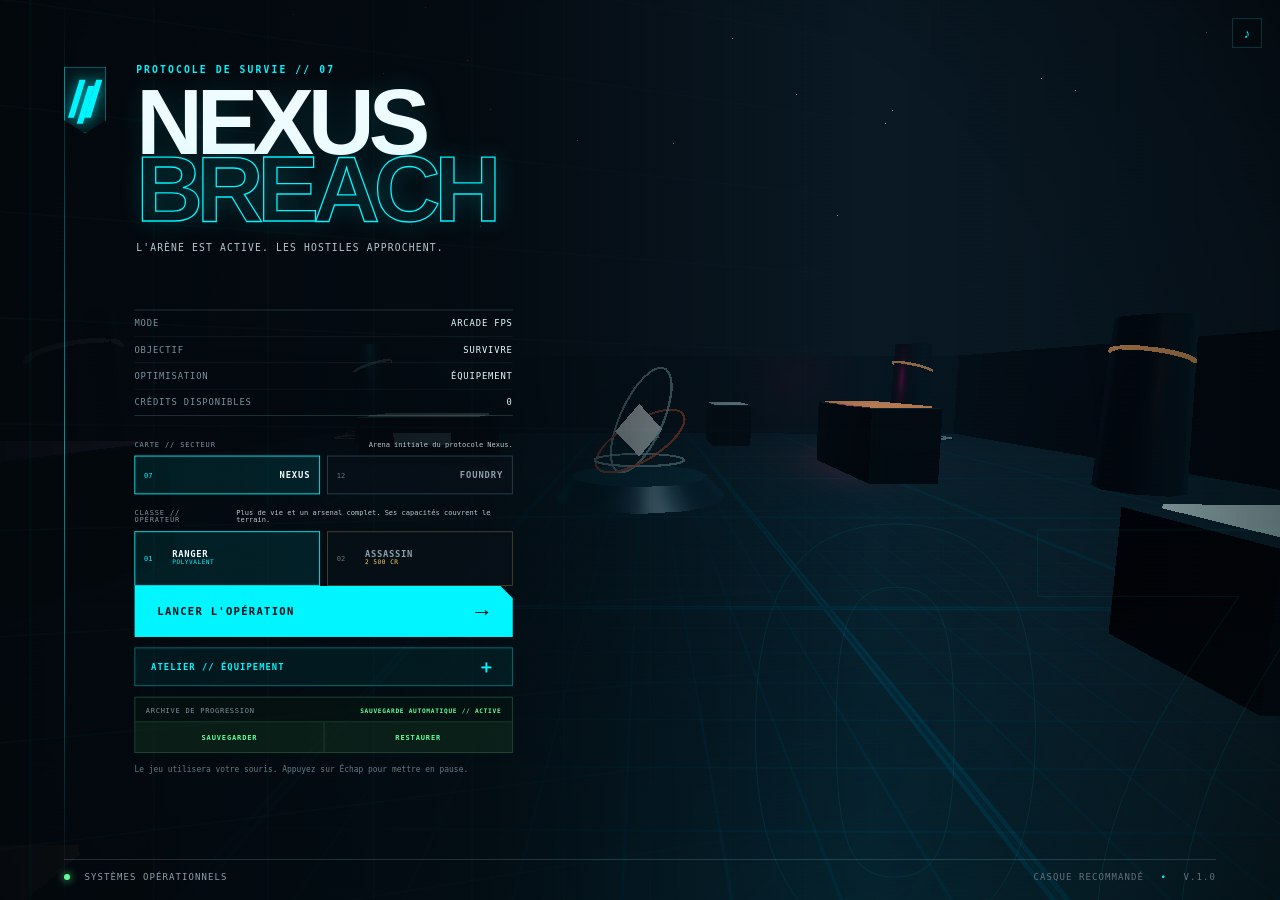
==== wwwroot/index.html @ dc1383cf "Assassin : un bouton pour le dash, un bouton pour la capacite Sur ordinateur : - ESPACE declenche la" ====
<!doctype html>
<html lang="fr">
<head>
  <meta charset="utf-8">
  <meta name="viewport" content="width=device-width, initial-scale=1, viewport-fit=cover">
  <meta name="theme-color" content="#05080d">
  <meta name="description" content="Nexus Breach — un FPS de survie contre des vagues de monstres.">
  <title>Nexus Breach</title>
  <link rel="icon" href="/favicon.svg" type="image/svg+xml">
  <link rel="stylesheet" href="style.css?v=14">
</head>
<body>
  <div id="game-shell">
    <canvas id="game-canvas" aria-label="Zone de jeu 3D"></canvas>
    <div class="vignette" aria-hidden="true"></div>
    <div class="scanlines" aria-hidden="true"></div>
    <div id="damage-flash" aria-hidden="true"></div>

    <header id="hud" class="hud hidden" aria-live="polite">
      <div class="hud-top">
        <div class="sector-block">
          <span class="eyebrow">SECTEUR</span>
          <strong id="sector-value">07 // NEXUS</strong>
        </div>
        <div class="wave-readout">
          <span class="eyebrow">VAGUE</span>
          <strong id="wave-value">01</strong>
        </div>
        <div class="threat-readout">
          <span class="eyebrow">HOSTILES</span>
          <strong id="enemy-value">0</strong>
        </div>
        <div class="credits-readout">
          <span class="eyebrow">CRÉDITS</span>
          <strong id="credits-value">0</strong>
        </div>
      </div>

      <div id="wave-banner" class="wave-banner" aria-hidden="true">
        <span>ALERTE</span>
        <strong id="wave-banner-text">VAGUE 1</strong>
      </div>

      <div class="hud-bottom">
        <section class="health-panel" aria-label="Vie">
          <div class="panel-heading">
            <span class="status-dot"></span>
            <span>INTÉGRITÉ</span>
            <strong id="health-value">100</strong>
          </div>
          <div class="bar-shell health-bar-shell">
            <div id="health-bar" class="bar-fill"></div>
          </div>
          <div id="equipment-list" class="equipment-list" aria-label="Équipement"></div>
          <div id="ability-readout" class="ability-readout">
            <div><span>CAPACITÉ // ESPACE</span><strong id="ability-name">AUCUNE</strong></div>
            <small id="ability-status">ÉQUIPE UNE CAPACITÉ DANS L'ATELIER</small>
          </div>
        </section>

        <div class="controls-hint" aria-hidden="true">
          <span><kbd>Z</kbd><kbd>Q</kbd><kbd>S</kbd><kbd>D</kbd> MOUVEMENT</span>
          <span><kbd>MAJ</kbd> SPRINT</span>
          <span><kbd>R</kbd> RECHARGER</span>
          <span id="ability-hint"><kbd>ESPACE</kbd> CAPACITÉ</span>
        </div>

        <section class="ammo-panel" aria-label="Munitions">
          <div class="weapon-name">
            <span id="weapon-name">AR-9 // PULSE</span>
            <strong id="weapon-level">NIV. 01</strong>
          </div>
          <div class="ammo-readout">
            <strong id="ammo-value">30</strong>
            <span>/</span>
            <span id="reserve-value">∞</span>
          </div>
          <div id="reload-status" class="reload-status">SYSTÈME PRÊT</div>
          <div id="weapon-stats-hud" class="weapon-stats-hud">DMG 25 // CAD 5.4 // 70 M</div>
        </section>
      </div>

      <div id="crosshair" class="crosshair" aria-hidden="true">
        <i class="crosshair-dot"></i>
        <i class="crosshair-line top"></i>
        <i class="crosshair-line right"></i>
        <i class="crosshair-line bottom"></i>
        <i class="crosshair-line left"></i>
        <i class="hit-marker"></i>
      </div>

      <div id="interaction-hint" class="interaction-hint hidden">SÉLECTIONNEZ UNE AMÉLIORATION</div>
    </header>

    <main id="menu-screen" class="screen active">
      <div class="menu-grid" aria-hidden="true"></div>
      <div class="menu-content">
        <div class="brand-lockup">
          <div class="brand-mark" aria-hidden="true">
            <span></span><span></span><span></span>
          </div>
          <div>
            <p class="overline">PROTOCOLE DE SURVIE // 07</p>
            <h1>NEXUS<br><em>BREACH</em></h1>
            <p class="tagline">L'ARÈNE EST ACTIVE. LES HOSTILES APPROCHENT.</p>
          </div>
        </div>

        <div class="briefing">
          <div class="briefing-line"><span>MODE</span><strong>ARCADE FPS</strong></div>
          <div class="briefing-line"><span>OBJECTIF</span><strong>SURVIVRE</strong></div>
          <div class="briefing-line"><span>OPTIMISATION</span><strong>ÉQUIPEMENT</strong></div>
          <div class="briefing-line"><span>CRÉDITS DISPONIBLES</span><strong id="menu-credits">0</strong></div>
        </div>

        <div class="map-selector" aria-label="Choix de la carte">
          <div class="map-selector-heading">
            <span>CARTE // SECTEUR</span>
            <strong id="map-description">Arena initiale du protocole Nexus.</strong>
          </div>
          <div class="map-buttons">
            <button class="map-button active" data-map-index="0" type="button"><span>07</span><strong>NEXUS</strong></button>
            <button class="map-button" data-map-index="1" type="button"><span>12</span><strong>FOUNDRY</strong></button>
          </div>
        </div>

        <div class="class-selector" aria-label="Choix de la classe">
          <div class="class-selector-heading">
            <span>CLASSE // OPÉRATEUR</span>
            <strong id="class-description">Opérateur pulse polyvalent.</strong>
          </div>
          <div class="class-buttons">
            <button class="class-button active" data-class-id="ranger" type="button">
              <span>01</span><strong>RANGER</strong><small>POLYVALENT</small>
            </button>
            <button class="class-button locked" data-class-id="assassin" type="button">
              <span>02</span><strong>ASSASSIN</strong><small id="assassin-class-status">2 500 CR</small>
            </button>
          </div>
        </div>

        <button id="start-button" class="primary-button" type="button">
          <span>LANCER L'OPÉRATION</span>
          <i aria-hidden="true">→</i>
        </button>
        <button id="shop-button" class="secondary-button menu-shop-button" type="button">
          <span>ATELIER // ÉQUIPEMENT</span>
          <i aria-hidden="true">＋</i>
        </button>
        <section class="save-panel" aria-label="Sauvegarde de progression">
          <div class="save-panel-heading">
            <span>ARCHIVE DE PROGRESSION</span>
            <strong id="save-status" data-state="info">SAUVEGARDE AUTOMATIQUE // ACTIVE</strong>
          </div>
          <div class="save-panel-actions">
            <button id="save-progress-button" class="save-button" type="button">SAUVEGARDER</button>
            <button id="load-progress-button" class="save-button" type="button">RESTAURER</button>
          </div>
          <input id="save-file-input" type="file" accept="application/json,.json" hidden>
        </section>
        <p class="pointer-note">Le jeu utilisera votre souris. Appuyez sur Échap pour mettre en pause.</p>
      </div>

      <div class="menu-footer">
        <div class="system-status"><i></i> SYSTÈMES OPÉRATIONNELS</div>
        <div>CASQUE RECOMMANDÉ <span>•</span> V.1.0</div>
      </div>
    </main>

    <section id="pause-screen" class="screen compact-screen" aria-label="Pause">
      <div class="panel pause-panel">
        <p class="overline">CONNEXION SUSPENDUE</p>
        <h2>PAUSE</h2>
        <p>La simulation est figée. Reprenez quand vous êtes prêt.</p>
        <button id="resume-button" class="primary-button" type="button"><span>REPRENDRE</span><i>→</i></button>
        <button id="quit-button" class="secondary-button pause-quit-button" type="button">
          <span>SAUVEGARDER ET QUITTER</span>
          <i aria-hidden="true">↩</i>
        </button>
        <button id="restart-button" class="text-button" type="button">RECOMMENCER L'OPÉRATION</button>
      </div>
    </section>

    <section id="upgrade-screen" class="screen upgrade-screen" aria-label="Amélioration de l'équipement">
      <div class="upgrade-heading">
        <p class="overline">ZONE SÉCURISÉE // ÉQUIPEMENT DISPONIBLE</p>
        <div class="upgrade-title-row">
          <div>
            <span>VAGUE <strong id="completed-wave">01</strong> NETTOYÉE</span>
            <h2>AMÉLIOREZ VOTRE <em>ÉQUIPEMENT</em></h2>
          </div>
          <div class="upgrade-count">
            <span>MODULE</span>
            <strong>01 / 01</strong>
          </div>
        </div>
      </div>
      <div id="upgrade-options" class="upgrade-options"></div>
      <p class="upgrade-footer">CHOISISSEZ UN MODULE POUR POURSUIVRE L'OPÉRATION</p>
    </section>

    <section id="shop-screen" class="screen shop-screen" aria-label="Atelier d'équipement">
      <div class="shop-panel">
        <header class="shop-header">
          <div>
            <p class="overline">NOYAU DE DÉVELOPPEMENT // PROGRESSION PERMANENTE</p>
            <h2>ATELIER <em>NEXUS</em></h2>
            <p>Les crédits sont gagnés à chaque mort selon ta performance. Utilise-les pour installer de nouveaux modules d'équipement.</p>
          </div>
          <div class="shop-wallet">
            <span>SOLDE DISPONIBLE</span>
            <strong id="shop-credits">0</strong>
            <small>CRÉDITS</small>
          </div>
        </header>
        <div class="shop-toolbar">
          <span>PROGRESSION PERMANENTE</span>
          <strong id="shop-owned-count">1 / 8 ARMES // 0 / 4 CAPACITÉS // 0 / 8 MODULES</strong>
        </div>
        <div class="shop-section-heading">
          <span>CLASSE D'OPÉRATEUR</span>
          <small>ACHÈTE ET ÉQUIPE UNE CLASSE</small>
        </div>
        <div id="shop-classes" class="shop-items shop-classes"></div>
        <div class="shop-section-heading">
          <span>ARSENAL</span>
          <small>ACHÈTE UNE ARME ET ÉQUIPE-LA</small>
        </div>
        <div id="shop-weapons" class="shop-items shop-weapons"></div>
        <div class="shop-section-heading">
          <span>CAPACITÉS ACTIVES</span>
          <small>ACTIVE AVEC ESPACE</small>
        </div>
        <div id="shop-abilities" class="shop-items shop-abilities"></div>
        <div class="shop-section-heading">
          <span>MODULES D'ÉQUIPEMENT</span>
          <small>AMÉLIORATIONS PERMANENTES</small>
        </div>
        <div id="shop-items" class="shop-items"></div>
        <button id="shop-close-button" class="secondary-button shop-close-button" type="button">
          <span>FERMER L'ATELIER</span>
          <i aria-hidden="true">×</i>
        </button>
      </div>
    </section>

    <section id="gameover-screen" class="screen compact-screen" aria-label="Fin de partie">
      <div class="panel gameover-panel">
        <p class="overline danger">CONNECTION PERDUE</p>
        <h2>VOUS ÊTES <em>MORT</em></h2>
        <div class="results-grid">
          <div><span>VAGUE</span><strong id="final-wave">0</strong></div>
          <div><span>ÉLIMINATIONS</span><strong id="final-kills">0</strong></div>
          <div><span>SCORE</span><strong id="final-score">0</strong></div>
        </div>
        <div class="reward-banner">
          <span>RÉCOMPENSE DE MORT</span>
          <strong id="final-reward">+0 CR</strong>
          <small id="performance-rating">PERFORMANCE // D</small>
        </div>
        <p id="reward-breakdown" class="reward-breakdown">VAGUE // +0 // ÉLIMINATIONS // +0</p>
        <p id="best-score" class="best-score">MEILLEUR SCORE // 0</p>
        <button id="retry-button" class="primary-button danger-button" type="button"><span>NOUVELLE TENTATIVE</span><i>↻</i></button>
        <button id="gameover-shop-button" class="secondary-button shop-action-button" type="button">
          <span>VISITER L'ATELIER</span>
          <i aria-hidden="true">＋</i>
        </button>
      </div>
    </section>

    <div id="loading-screen" class="loading-screen">
      <div class="loader-ring"><span></span></div>
      <p>INITIALISATION DU NEXUS</p>
    </div>

    <div id="sound-button" class="sound-button" title="Activer ou couper le son (M)" aria-label="Couper le son">♪</div>

    <!-- Commandes tactiles. Masquees sur ordinateur : elles ne s'affichent
         que si l'appareil a un pointeur grossier, via la classe touche. -->
    <div id="touch-layer" class="touch-layer" aria-hidden="true">
      <div id="touch-stick" class="touch-stick">
        <div class="touch-stick-base"></div>
        <div class="touch-stick-knob"></div>
      </div>
      <div class="touch-actions">
        <button id="touch-reload" class="touch-button touch-button-reload" type="button" aria-label="Recharger">
          <span>RECH</span>
        </button>
        <button id="touch-fire" class="touch-button touch-button-fire" type="button" aria-label="Tirer">
          <span>TIR</span>
        </button>
        <button id="touch-ability" class="touch-button touch-button-ability" type="button" aria-label="Capacité">
          <span>CAP</span>
        </button>
        <!-- DASH : Assassin uniquement. Le bouton est toujours dans le DOM, la
             classe .touche-assassin le revele, comme le reste de la classe. -->
        <button id="touch-dash" class="touch-button touch-button-dash" type="button" aria-label="Dash">
          <span>DASH</span>
        </button>
      </div>
      <button id="touch-pause" class="touch-button touch-button-pause" type="button" aria-label="Mettre en pause">
        <span>||</span>
      </button>
    </div>

    <div id="rotate-hint" class="rotate-hint" aria-hidden="true">
      <div class="rotate-hint-card">
        <strong>Tourne ton téléphone</strong>
        <p>Nexus Breach se joue en paysage.</p>
      </div>
    </div>
  </div>

  <!--
    Gardien de demarrage. Ce script est classique (pas module) et place AVANT
    le module du jeu : il s'execute donc meme si game.js echoue entirely.
    Sans lui, un module qui ne se charge pas laisse l'ecran de chargement
    tourner indefiniment, sans dire pourquoi.
  -->
  <script>
  (function () {
    var etat = { moduleTouche: false, pret: false, erreurs: [], echec: null };
    window.__nexus = etat;

    function webgl2() {
      try {
        var c = document.createElement('canvas');
        return Boolean(c.getContext('webgl2'));
      } catch (e) { return false; }
    }

    function echec(titre, detail) {
      var ecran = document.getElementById('loading-screen');
      if (!ecran || !document.body.contains(ecran)) return;
      if (ecran.classList.contains('done')) return;
      var liste = '';
      for (var i = 0; i < etat.erreurs.length; i++) {
        liste += '<div style="margin-top:10px;padding:9px;border-left:2px solid #ff3158;background:rgba(255,49,88,.08);color:#ff9bab;font:10px/1.5 monospace;word-break:break-word;text-align:left">' + etat.erreurs[i] + '</div>';
      }
      ecran.innerHTML = '<div style="max-width:560px;padding:26px;text-align:center;border:1px solid #ff3158;background:rgba(8,15,22,.96);font:12px/1.7 monospace;color:#ff9bab">'
        + '<strong style="font-size:15px;letter-spacing:.06em">DEMARRAGE IMPOSSIBLE</strong>'
        + '<div style="margin-top:14px;color:#dffcff">' + titre + '</div>'
        + '<div style="margin-top:12px;color:#7c919e;font-size:10px;text-align:left">'
        + 'module game.js execute : ' + (etat.moduleTouche ? 'oui' : 'NON') + '<br>'
        + 'initialisation terminee : ' + (etat.pret ? 'oui' : 'non') + '<br>'
        + 'WebGL 2 disponible : ' + (webgl2() ? 'oui' : 'NON') + '<br>'
        + 'navigateur : ' + navigator.userAgent.slice(0, 90)
        + '</div>' + liste + '</div>';
    }

    // Le module appelle ce rendu pour afficher une erreur qu'il a lui-meme
    // constatee : un seul point de verite pour l'ecran de diagnostic.
    etat.echec = echec;

    window.addEventListener('error', function (e) {
      // Ignore les erreurs de chargement de ressources sans message.
      etat.erreurs.push((e.message || 'erreur') + ' <' + ((e.filename || '').split('/').pop() || '?') + ':' + (e.lineno || '?') + '>');
      echec('Le jeu a produit une erreur pendant son chargement.', null);
    }, true);
    window.addEventListener('unhandledrejection', function (e) {
      var r = e.reason;
      etat.erreurs.push('promesse rejetee : ' + ((r && (r.message || r.stack)) ? (r.message || r.stack) : String(r)));
      echec('Le jeu a produit une erreur pendant son chargement.', null);
    });

    // Le module peut echouer a se charger ou a s'executer : dans ce cas rien
    // ne signale l'etat, et l'ecran reste bloque. On le verifie nous-memes.
    setTimeout(function () {
      if (etat.pret) return;
      if (!etat.moduleTouche) {
        echec("Le fichier game.js n'a pas pu etre execute. Vide le cache du navigateur (Ctrl+Maj+R) puis recharge la page.", null);
      } else {
        echec("L'initialisation du jeu n'a pas abouti.", null);
      }
    }, 9000);
  })();
  </script>

  <script type="module" src="game.js?v=26"></script>
</body>
</html>
---- wwwroot/style.css ----
:root {
  color-scheme: dark;
  --bg: #05080d;
  --panel: rgba(8, 15, 22, 0.88);
  --panel-solid: #0a1119;
  --cyan: #00f5ff;
  --cyan-soft: #75fbff;
  --orange: #ff6b2c;
  --red: #ff3158;
  --green: #62ff9a;
  --gold: #ffd166;
  --muted: #7c919e;
  --line: rgba(155, 222, 232, 0.18);
  --white: #eefcff;
  --font-display: "Arial Narrow", "Roboto Condensed", "Segoe UI", sans-serif;
  --font-mono: "Cascadia Mono", "SFMono-Regular", Consolas, monospace;
}

* {
  box-sizing: border-box;
}

html,
body {
  width: 100%;
  height: 100%;
  margin: 0;
  overflow: hidden;
  background: var(--bg);
  color: var(--white);
  font-family: var(--font-display);
  user-select: none;
  /* Sur mobile, sans cela le doigt fait defiler la page ou zoomer pendant
     qu'on joue, ce qui rend les commandes tactiles inutilisables. */
  touch-action: none;
  overscroll-behavior: none;
  -webkit-user-select: none;
  -webkit-tap-highlight-color: transparent;
}

button,
kbd {
  font: inherit;
}

button {
  color: inherit;
}

#game-shell,
#game-canvas {
  position: fixed;
  inset: 0;
  width: 100%;
  height: 100%;
}

#game-canvas {
  display: block;
  outline: none;
  cursor: crosshair;
}

.vignette,
.scanlines,
#damage-flash {
  position: fixed;
  inset: 0;
  pointer-events: none;
}

.vignette {
  z-index: 4;
  background: radial-gradient(circle at center, transparent 58%, rgba(0, 0, 0, 0.2) 84%, rgba(0, 0, 0, 0.5) 100%);
}

.scanlines {
  z-index: 20;
  opacity: 0.075;
  background: repeating-linear-gradient(to bottom, transparent 0, transparent 3px, rgba(135, 243, 255, 0.12) 4px);
  mix-blend-mode: overlay;
}

#damage-flash {
  z-index: 18;
  opacity: 0;
  background: radial-gradient(circle, transparent 30%, rgba(255, 25, 61, 0.68) 100%);
  transition: opacity 90ms ease-out;
}

#damage-flash.active {
  opacity: 1;
}

.hidden {
  display: none !important;
}

.overline,
.eyebrow {
  margin: 0;
  color: var(--cyan);
  font-family: var(--font-mono);
  font-size: 11px;
  font-weight: 700;
  letter-spacing: 0.22em;
}

.screen {
  position: fixed;
  inset: 0;
  z-index: 30;
  display: flex;
  align-items: center;
  justify-content: center;
  /* Sans cela, sur un ecran de telephone en paysage (environ 420 px de
     haut), le menu et l'ecran de fin sont coupes et leur contenu devient
     inatteignable. */
  overflow: auto;
  visibility: hidden;
  opacity: 0;
  pointer-events: none;
  transition: opacity 220ms ease, visibility 220ms ease;
}

.screen.active {
  visibility: visible;
  opacity: 1;
  pointer-events: auto;
}

#menu-screen {
  align-items: stretch;
  justify-content: flex-start;
  padding: clamp(28px, 5vw, 76px);
  background:
    linear-gradient(90deg, rgba(3, 8, 13, 0.98) 0%, rgba(3, 8, 13, 0.82) 38%, rgba(3, 8, 13, 0.15) 68%, rgba(3, 8, 13, 0.46) 100%),
    linear-gradient(0deg, rgba(0, 245, 255, 0.04), transparent 35%);
}

.menu-grid {
  position: absolute;
  inset: 0;
  opacity: 0.24;
  background-image:
    linear-gradient(rgba(0, 245, 255, 0.12) 1px, transparent 1px),
    linear-gradient(90deg, rgba(0, 245, 255, 0.12) 1px, transparent 1px);
  background-size: 72px 72px;
  mask-image: linear-gradient(90deg, black, transparent 78%);
  transform: perspective(450px) rotateY(10deg) scale(1.18);
}

#menu-screen::before {
  content: "";
  position: absolute;
  top: 0;
  bottom: 0;
  left: clamp(28px, 5vw, 76px);
  width: 1px;
  background: linear-gradient(transparent, var(--cyan), transparent);
  opacity: 0.6;
}

#menu-screen::after {
  content: "07";
  position: absolute;
  right: -1vw;
  bottom: -14vh;
  color: transparent;
  -webkit-text-stroke: 1px rgba(0, 245, 255, 0.08);
  font-family: var(--font-display);
  font-size: min(46vw, 630px);
  font-weight: 900;
  line-height: 1;
  letter-spacing: -0.08em;
}

.menu-content {
  position: relative;
  z-index: 2;
  scale: 0.88;
  transform-origin: top left;
  width: min(670px, 100%);
  padding-bottom: 44px;
  width: min(590px, 100%);
  animation: menuReveal 700ms cubic-bezier(.2,.8,.2,1) both;
}

.brand-lockup {
  display: flex;
  align-items: flex-start;
  gap: clamp(18px, 3vw, 34px);
}

.brand-mark {
  position: relative;
  width: 48px;
  height: 76px;
  flex: 0 0 auto;
  margin-top: 3px;
  border: 1px solid rgba(0, 245, 255, 0.55);
  clip-path: polygon(0 0, 100% 0, 100% 80%, 50% 100%, 0 80%);
  background: rgba(0, 245, 255, 0.06);
}

.brand-mark::before,
.brand-mark::after,
.brand-mark span {
  content: "";
  position: absolute;
  top: 14px;
  width: 7px;
  height: 43px;
  background: var(--cyan);
  box-shadow: 0 0 14px rgba(0, 245, 255, 0.75);
  transform: skew(-17deg);
}

.brand-mark::before { left: 10px; }
.brand-mark::after { right: 10px; }
.brand-mark span:nth-child(1) { left: 20px; top: 21px; }
.brand-mark span:nth-child(2),
.brand-mark span:nth-child(3) { display: none; }

.menu-content h1 {
  margin: 15px 0 12px;
  font-size: clamp(62px, 8.2vw, 112px);
  font-weight: 900;
  line-height: 0.72;
  letter-spacing: -0.065em;
  text-transform: uppercase;
  text-shadow: 0 0 30px rgba(0, 245, 255, 0.13);
}

.menu-content h1 em {
  color: transparent;
  font-style: normal;
  -webkit-text-stroke: 1.5px var(--cyan);
  text-shadow: 0 0 28px rgba(0, 245, 255, 0.18);
}

.tagline {
  margin: 24px 0 0;
  color: #b5c6cd;
  font-family: var(--font-mono);
  font-size: 11px;
  letter-spacing: 0.12em;
}

.briefing {
  width: min(430px, 100%);
  margin: clamp(35px, 7vh, 70px) 0 28px 80px;
  border-top: 1px solid var(--line);
  border-bottom: 1px solid var(--line);
}

.briefing-line {
  display: flex;
  justify-content: space-between;
  padding: 9px 0;
  border-bottom: 1px solid rgba(155, 222, 232, 0.08);
  font-family: var(--font-mono);
  font-size: 10px;
  letter-spacing: 0.1em;
}

.briefing-line:last-child { border-bottom: 0; }
.briefing-line span { color: var(--muted); }
.briefing-line strong { color: #dffcff; font-weight: 500; }

.map-selector { width: min(430px, 100%); margin: 25px 0 0 80px; }
.map-selector-heading { display: flex; align-items: center; justify-content: space-between; gap: 12px; margin-bottom: 8px; }
.map-selector-heading span { color: var(--muted); font-family: var(--font-mono); font-size: 8px; letter-spacing: 0.12em; }
.map-selector-heading strong { color: #b5c6cd; font-family: var(--font-mono); font-size: 8px; font-weight: 400; }
.map-buttons { display: grid; grid-template-columns: 1fr 1fr; gap: 8px; }
.map-button { display: flex; min-height: 44px; padding: 7px 10px; align-items: center; justify-content: space-between; border: 1px solid #2a4053; background: rgba(8, 16, 24, 0.75); color: #8ba0aa; cursor: pointer; font-family: var(--font-mono); text-align: left; transition: border-color 150ms ease, background 150ms ease, color 150ms ease; }
.map-button span { color: #5f7884; font-size: 8px; }
.map-button strong { font-size: 10px; letter-spacing: 0.1em; }
.map-button:hover, .map-button.active { border-color: var(--cyan); background: rgba(0, 245, 255, 0.09); color: var(--white); }
.map-button.active span { color: var(--cyan); }

.class-selector { width: min(430px, 100%); margin: 16px 0 0 80px; }
.class-selector-heading { display: flex; align-items: center; justify-content: space-between; gap: 12px; margin-bottom: 8px; }
.class-selector-heading span { color: var(--muted); font-family: var(--font-mono); font-size: 8px; letter-spacing: 0.12em; }
.class-selector-heading strong { color: #b5c6cd; font-family: var(--font-mono); font-size: 8px; font-weight: 400; }
.class-buttons { display: grid; grid-template-columns: 1fr 1fr; gap: 8px; }
.class-button { display: grid; min-height: 62px; grid-template-columns: 24px 1fr; grid-template-rows: 1fr 1fr; column-gap: 8px; padding: 9px 10px; border: 1px solid #2a4053; background: rgba(8, 16, 24, 0.75); color: #8ba0aa; cursor: pointer; font-family: var(--font-mono); text-align: left; transition: border-color 150ms ease, background 150ms ease, color 150ms ease, opacity 150ms ease; }
.class-button span { grid-row: 1 / 3; align-self: center; color: #5f7884; font-size: 8px; }
.class-button strong { align-self: end; font-size: 10px; letter-spacing: 0.08em; }
.class-button small { align-self: start; color: #607681; font-size: 7px; letter-spacing: 0.08em; }
.class-button:hover, .class-button.active { border-color: var(--cyan); background: rgba(0, 245, 255, 0.09); color: var(--white); }
.class-button.active span, .class-button.active small { color: var(--cyan); }
.class-button.locked { border-color: rgba(255, 209, 102, 0.28); }
.class-button.locked small { color: var(--gold); }

.primary-button {
  position: relative;
  display: flex;
  width: min(430px, 100%);
  min-height: 58px;
  margin-left: 80px;
  padding: 0 20px 0 25px;
  align-items: center;
  justify-content: space-between;
  overflow: hidden;
  border: 1px solid var(--cyan);
  background: var(--cyan);
  color: #021014;
  cursor: pointer;
  font-family: var(--font-mono);
  font-size: 12px;
  font-weight: 900;
  letter-spacing: 0.12em;
  clip-path: polygon(0 0, calc(100% - 14px) 0, 100% 14px, 100% 100%, 0 100%);
  transition: transform 150ms ease, box-shadow 150ms ease, background 150ms ease;
}

.primary-button::before {
  content: "";
  position: absolute;
  top: 0;
  bottom: 0;
  left: -35%;
  width: 30%;
  transform: skewX(-25deg);
  background: rgba(255, 255, 255, 0.42);
  transition: left 350ms ease;
}

.primary-button:hover {
  transform: translateY(-2px);
  box-shadow: 0 0 30px rgba(0, 245, 255, 0.32);
}

.primary-button:hover::before { left: 120%; }
.primary-button:active { transform: translateY(0); }
.primary-button i { font-family: sans-serif; font-size: 25px; font-style: normal; }
.primary-button span,
.primary-button i { position: relative; z-index: 1; }

.secondary-button {
  display: flex;
  width: min(430px, 100%);
  min-height: 44px;
  margin-left: 80px;
  padding: 0 18px;
  align-items: center;
  justify-content: space-between;
  border: 1px solid rgba(0, 245, 255, 0.42);
  background: rgba(0, 245, 255, 0.06);
  color: var(--cyan);
  cursor: pointer;
  font-family: var(--font-mono);
  font-size: 10px;
  font-weight: 700;
  letter-spacing: 0.12em;
  transition: background 150ms ease, border-color 150ms ease, transform 150ms ease;
}

.secondary-button:hover {
  transform: translateY(-2px);
  border-color: var(--cyan);
  background: rgba(0, 245, 255, 0.14);
}

.secondary-button:disabled {
  cursor: not-allowed;
  opacity: 0.45;
  transform: none;
}

.secondary-button i {
  font-family: sans-serif;
  font-size: 21px;
  font-style: normal;
}

.menu-shop-button { margin-top: 12px; }

.save-panel {
  width: min(430px, 100%);
  margin: 12px 0 0 80px;
  border: 1px solid rgba(98, 255, 154, 0.26);
  background: rgba(5, 22, 17, 0.62);
}

.save-panel-heading {
  display: flex;
  padding: 10px 12px 8px;
  align-items: center;
  justify-content: space-between;
  gap: 12px;
  color: var(--muted);
  font-family: var(--font-mono);
  font-size: 8px;
  letter-spacing: 0.1em;
}

.save-panel-heading strong {
  color: var(--green);
  font-size: 7px;
  font-weight: 600;
  text-align: right;
}

.save-panel-heading strong[data-state="error"] { color: #ff7f98; }
.save-panel-heading strong[data-state="success"] { color: var(--cyan); }

.save-panel-actions {
  display: grid;
  grid-template-columns: 1fr 1fr;
  border-top: 1px solid rgba(98, 255, 154, 0.18);
}

.save-button {
  min-height: 34px;
  border: 0;
  background: rgba(98, 255, 154, 0.06);
  color: var(--green);
  cursor: pointer;
  font-family: var(--font-mono);
  font-size: 8px;
  font-weight: 700;
  letter-spacing: 0.12em;
  transition: background 150ms ease, color 150ms ease;
}

.save-button + .save-button { border-left: 1px solid rgba(98, 255, 154, 0.18); }
.save-button:hover { background: rgba(98, 255, 154, 0.14); color: var(--white); }

.pointer-note {
  width: min(430px, 100%);
  margin: 12px 0 0 80px;
  color: #647984;
  font-family: var(--font-mono);
  font-size: 9px;
  line-height: 1.5;
}

.menu-footer {
  position: absolute;
  z-index: 0;
  pointer-events: none;
  right: clamp(28px, 5vw, 76px);
  bottom: 18px;
  left: clamp(28px, 5vw, 76px);
  display: flex;
  justify-content: space-between;
  color: #5e727c;
  font-family: var(--font-mono);
  font-size: 9px;
  letter-spacing: 0.12em;
}

.menu-footer span { margin: 0 10px; color: var(--cyan); }
.system-status { color: #8ca1aa; }
.system-status i,
.status-dot {
  display: inline-block;
  width: 6px;
  height: 6px;
  margin-right: 8px;
  border-radius: 50%;
  background: var(--green);
  box-shadow: 0 0 9px var(--green);
}

.menu-footer::before {
  content: "";
  position: absolute;
  right: 0;
  bottom: calc(100% + 12px);
  left: 0;
  height: 1px;
  background: var(--line);
}

.compact-screen,
.upgrade-screen {
  background: rgba(2, 6, 10, 0.84);
  backdrop-filter: blur(9px);
}

.panel {
  position: relative;
  width: min(480px, calc(100vw - 36px));
  padding: 48px;
  border: 1px solid var(--line);
  background: linear-gradient(145deg, rgba(14, 26, 36, 0.96), rgba(5, 11, 17, 0.96));
  clip-path: polygon(0 0, calc(100% - 24px) 0, 100% 24px, 100% 100%, 24px 100%, 0 calc(100% - 24px));
  box-shadow: 0 24px 100px rgba(0, 0, 0, 0.5);
  text-align: center;
  animation: panelReveal 300ms ease both;
}

.panel::before,
.panel::after {
  content: "";
  position: absolute;
  height: 2px;
  background: var(--cyan);
  box-shadow: 0 0 16px var(--cyan);
}

.panel::before { top: 0; left: 0; width: 85px; }
.panel::after { right: 0; bottom: 0; width: 38px; }

.panel h2,
.upgrade-heading h2 {
  margin: 8px 0 10px;
  font-size: clamp(36px, 7vw, 62px);
  line-height: 0.95;
  letter-spacing: -0.04em;
}

.panel h2 em,
.upgrade-heading h2 em {
  color: transparent;
  font-style: normal;
  -webkit-text-stroke: 1px var(--cyan);
}

.panel p:not(.overline):not(.best-score) {
  margin: 0 auto 30px;
  color: #8297a1;
  font-family: var(--font-mono);
  font-size: 11px;
  line-height: 1.7;
}

.pause-panel .primary-button,
.gameover-panel .primary-button {
  width: 100%;
  margin: 0;
}

.pause-quit-button {
  width: 100%;
  margin: 12px 0 0;
}

.text-button {
  margin-top: 22px;
  padding: 4px 8px;
  border: 0;
  border-bottom: 1px solid #42545d;
  background: transparent;
  color: #8397a1;
  cursor: pointer;
  font-family: var(--font-mono);
  font-size: 9px;
  letter-spacing: 0.12em;
}

.text-button:hover { color: var(--white); border-color: var(--cyan); }

.upgrade-screen {
  flex-direction: column;
  padding: clamp(22px, 4vh, 50px) clamp(20px, 5vw, 80px);
  overflow: auto;
}

.upgrade-heading {
  width: min(1120px, 100%);
  margin-bottom: clamp(18px, 3vh, 34px);
}

.upgrade-title-row {
  display: flex;
  align-items: flex-end;
  justify-content: space-between;
  gap: 20px;
  margin-top: 7px;
}

.upgrade-title-row > div:first-child > span {
  color: #98acb5;
  font-family: var(--font-mono);
  font-size: 10px;
  letter-spacing: 0.14em;
}

.upgrade-title-row > div:first-child > span strong { color: var(--cyan); }
.upgrade-heading h2 { margin: 5px 0 0; font-size: clamp(28px, 4vw, 49px); }
.upgrade-count { text-align: right; }
.upgrade-count span { display: block; color: var(--muted); font-family: var(--font-mono); font-size: 9px; }
.upgrade-count strong { color: var(--white); font-family: var(--font-mono); font-size: 17px; }

.upgrade-options {
  display: grid;
  grid-template-columns: repeat(3, 1fr);
  gap: 14px;
  width: min(1120px, 100%);
}

.upgrade-card {
  --card-color: var(--cyan);
  position: relative;
  min-height: clamp(280px, 43vh, 380px);
  padding: 22px;
  overflow: hidden;
  border: 1px solid var(--line);
  background:
    linear-gradient(160deg, color-mix(in srgb, var(--card-color) 10%, transparent), transparent 45%),
    rgba(8, 16, 23, 0.92);
  color: var(--white);
  cursor: pointer;
  text-align: left;
  transition: transform 180ms ease, border-color 180ms ease, box-shadow 180ms ease;
  animation: cardReveal 360ms cubic-bezier(.2,.8,.2,1) both;
}

.upgrade-card:nth-child(2) { animation-delay: 70ms; }
.upgrade-card:nth-child(3) { animation-delay: 140ms; }
.upgrade-card::before { content: ""; position: absolute; top: 0; right: 0; left: 0; height: 2px; background: var(--card-color); box-shadow: 0 0 18px var(--card-color); }
.upgrade-card::after { content: ""; position: absolute; right: -55px; bottom: -55px; width: 150px; height: 150px; border: 1px solid color-mix(in srgb, var(--card-color) 35%, transparent); transform: rotate(45deg); }
.upgrade-card:hover,
.upgrade-card:focus-visible { z-index: 2; transform: translateY(-9px); border-color: var(--card-color); outline: none; box-shadow: 0 18px 50px rgba(0, 0, 0, 0.45), 0 0 25px color-mix(in srgb, var(--card-color) 16%, transparent); }
.upgrade-card:active { transform: translateY(-3px); }

.card-index {
  color: var(--card-color);
  font-family: var(--font-mono);
  font-size: 10px;
  font-weight: 700;
  letter-spacing: 0.12em;
}

.card-visual {
  position: relative;
  display: grid;
  width: 92px;
  height: 92px;
  margin: 28px auto 25px;
  place-items: center;
  color: var(--card-color);
  filter: drop-shadow(0 0 14px color-mix(in srgb, var(--card-color) 30%, transparent));
}

.card-visual svg { width: 72px; height: 72px; fill: none; stroke: currentColor; stroke-width: 1.5; }
.card-visual::before,
.card-visual::after { content: ""; position: absolute; inset: 0; border: 1px solid color-mix(in srgb, var(--card-color) 25%, transparent); transform: rotate(45deg); }
.card-visual::after { inset: 10px; border-style: dashed; opacity: 0.5; transform: rotate(22.5deg); }

.card-rarity { color: var(--card-color); font-family: var(--font-mono); font-size: 9px; letter-spacing: 0.15em; }
.upgrade-card.assassin-upgrade { background: linear-gradient(160deg, rgba(177, 124, 255, 0.16), transparent 52%), rgba(15, 8, 25, 0.94); }
.upgrade-card.assassin-upgrade .card-visual { filter: drop-shadow(0 0 18px rgba(177, 124, 255, 0.48)); }
.upgrade-card.assassin-upgrade::after { border-color: rgba(224, 166, 255, 0.42); }
.upgrade-card h3 { margin: 6px 0 10px; font-size: clamp(20px, 2vw, 28px); line-height: 1; letter-spacing: -0.025em; }
.upgrade-card p { min-height: 47px; margin: 0; color: #8ba0aa; font-family: var(--font-mono); font-size: 10px; line-height: 1.55; }
.card-footer { position: absolute; right: 22px; bottom: 20px; left: 22px; display: flex; align-items: flex-end; justify-content: space-between; gap: 10px; }
.level-pips { display: flex; gap: 4px; }
.level-pips i { width: 12px; height: 3px; background: #263842; }
.level-pips i.active { background: var(--card-color); box-shadow: 0 0 6px var(--card-color); }
.card-footer span { color: var(--card-color); font-family: var(--font-mono); font-size: 9px; letter-spacing: 0.08em; }
.upgrade-footer { margin: 22px 0 0; color: #5f747e; font-family: var(--font-mono); font-size: 9px; letter-spacing: 0.14em; }

.shop-screen {
  z-index: 45;
  align-items: flex-start;
  padding: clamp(16px, 4vh, 48px) clamp(14px, 4vw, 64px);
  overflow: auto;
  background: rgba(2, 7, 11, 0.9);
  backdrop-filter: blur(12px);
}

.shop-panel {
  width: min(1180px, 100%);
  margin: auto;
  padding: clamp(24px, 4vw, 48px);
  border: 1px solid rgba(0, 245, 255, 0.3);
  background:
    linear-gradient(145deg, rgba(12, 27, 37, 0.98), rgba(4, 11, 17, 0.98));
  box-shadow: 0 30px 100px rgba(0, 0, 0, 0.55), 0 0 35px rgba(0, 245, 255, 0.06);
  clip-path: polygon(0 0, calc(100% - 28px) 0, 100% 28px, 100% 100%, 28px 100%, 0 calc(100% - 28px));
}

.shop-header {
  display: flex;
  align-items: flex-end;
  justify-content: space-between;
  gap: 28px;
  padding-bottom: 25px;
  border-bottom: 1px solid var(--line);
}

.shop-header h2 {
  margin: 9px 0 8px;
  font-size: clamp(36px, 6vw, 70px);
  line-height: 0.88;
  letter-spacing: -0.05em;
}

.shop-header h2 em {
  color: transparent;
  font-style: normal;
  -webkit-text-stroke: 1px var(--cyan);
}

.shop-header p:not(.overline) {
  margin: 0;
  color: #8ba0aa;
  font-family: var(--font-mono);
  font-size: 11px;
  line-height: 1.6;
}

.shop-wallet {
  min-width: 145px;
  padding: 14px 16px;
  border: 1px solid rgba(255, 209, 102, 0.35);
  background: rgba(255, 209, 102, 0.06);
  text-align: right;
}

.shop-wallet span,
.shop-wallet small {
  display: block;
  color: #a88e5d;
  font-family: var(--font-mono);
  font-size: 8px;
  letter-spacing: 0.14em;
}

.shop-wallet strong {
  display: block;
  margin: 4px 0;
  color: var(--gold);
  font-family: var(--font-mono);
  font-size: 29px;
  line-height: 1;
}

.shop-toolbar {
  display: flex;
  align-items: center;
  justify-content: space-between;
  margin: 25px 0 14px;
  color: #78909a;
  font-family: var(--font-mono);
  font-size: 9px;
  letter-spacing: 0.14em;
}

.shop-toolbar strong { color: var(--cyan); font-weight: 500; }
.shop-section-heading { display: flex; align-items: center; justify-content: space-between; gap: 12px; margin: 22px 0 10px; color: var(--cyan); font-family: var(--font-mono); font-size: 9px; letter-spacing: 0.14em; }
.shop-section-heading small { color: #607681; font-size: 8px; letter-spacing: 0.08em; }
.shop-weapons { margin-bottom: 4px; }
.shop-weapons .shop-item { min-height: 270px; }
.shop-classes { grid-template-columns: repeat(2, minmax(0, 1fr)); margin-bottom: 4px; }
/* Les descriptions de classe sont plus longues que celles des armes :
   on leur laisse la place de tenir sur trois lignes. */
.shop-classes .shop-item { min-height: 250px; }
.weapon-stats { display: flex; flex-wrap: wrap; gap: 5px; margin-top: 12px; }
.weapon-stats span { padding: 4px 5px; border: 1px solid rgba(0, 245, 255, 0.14); color: #9db4bc; font-family: var(--font-mono); font-size: 7px; letter-spacing: 0.05em; }
.weapon-stats b { color: var(--shop-color); font-weight: 500; }
.shop-abilities .shop-item { min-height: 245px; }
.ability-stats { display: flex; flex-wrap: wrap; gap: 5px; margin-top: 12px; }
.ability-stats span { padding: 4px 5px; border: 1px solid rgba(255, 209, 102, 0.18); color: #9db4bc; font-family: var(--font-mono); font-size: 7px; letter-spacing: 0.05em; }
.ability-stats b { color: var(--shop-color); font-weight: 500; }
.shop-item.weapon-selected,
.shop-item.ability-selected { border-color: var(--shop-color); box-shadow: inset 0 0 0 1px color-mix(in srgb, var(--shop-color) 25%, transparent); }

.shop-items {
  display: grid;
  grid-template-columns: repeat(4, minmax(0, 1fr));
  gap: 12px;
}

.shop-items.shop-classes { grid-template-columns: repeat(2, minmax(0, 1fr)); }

.shop-item {
  --shop-color: var(--cyan);
  position: relative;
  display: block;
  min-height: 285px;
  padding: 18px;
  overflow: hidden;
  border: 1px solid var(--line);
  background:
    linear-gradient(160deg, color-mix(in srgb, var(--shop-color) 9%, transparent), transparent 50%),
    rgba(7, 16, 23, 0.95);
  color: var(--white);
  cursor: pointer;
  text-align: left;
  transition: transform 180ms ease, border-color 180ms ease, box-shadow 180ms ease, opacity 180ms ease;
}

.shop-item::before {
  content: "";
  position: absolute;
  top: 0;
  right: 0;
  left: 0;
  height: 2px;
  background: var(--shop-color);
  box-shadow: 0 0 17px var(--shop-color);
}

.shop-item::after {
  content: "";
  position: absolute;
  right: -42px;
  bottom: -42px;
  width: 110px;
  height: 110px;
  border: 1px solid color-mix(in srgb, var(--shop-color) 32%, transparent);
  transform: rotate(45deg);
}

.shop-item:hover:not(:disabled),
.shop-item:focus-visible:not(:disabled) {
  z-index: 1;
  transform: translateY(-5px);
  border-color: var(--shop-color);
  outline: none;
  box-shadow: 0 15px 35px rgba(0, 0, 0, 0.42), 0 0 22px color-mix(in srgb, var(--shop-color) 14%, transparent);
}

.shop-item:disabled { cursor: not-allowed; opacity: 0.72; }
.shop-item.weapon-selected:disabled,
.shop-item.ability-selected:disabled { cursor: default; opacity: 1; }
.shop-item.maxed { border-color: color-mix(in srgb, var(--shop-color) 58%, transparent); }

.shop-item-top,
.shop-item-bottom {
  display: flex;
  align-items: center;
  justify-content: space-between;
  gap: 8px;
  font-family: var(--font-mono);
}

.shop-item-top { color: var(--shop-color); font-size: 8px; letter-spacing: 0.1em; }
.shop-item-top span:last-child { color: #78909a; }
.shop-item-visual { display: grid; width: 62px; height: 62px; margin: 17px auto 15px; place-items: center; color: var(--shop-color); filter: drop-shadow(0 0 12px color-mix(in srgb, var(--shop-color) 30%, transparent)); }
.shop-item-visual svg { width: 52px; height: 52px; fill: none; stroke: currentColor; stroke-width: 1.5; }
/* Les enfants d'une colonne flex sont compresses sous leur contenu quand la
   carte est trop courte. Comme la carte a une hauteur fixe, une description
   plus longue que prevu finissait par passer sous le libelle du bas, qui se
   superposait aux dernières lignes. flex-shrink: 0 rend chaque bloc non
   compressible : la carte grandit a la place de se chevaucher. */
/* Le contenu de la carte vit dans un vrai conteneur flex.
   Les cartes sont des <button> : en Chrome, un button n'a pas le meme
   comportement de mise en page qu'un div, son contenu interne ne respecte ni
   min-height ni margin-top: auto. Resultat observe : le libelle du bas se
   superposait aux dernieres lignes de la description. En isolant le contenu
   dans un div, la colonne flex se comporte normalement. */
.shop-item-inner {
  display: flex;
  height: 100%;
  min-height: inherit;
  flex-direction: column;
}

.shop-item-inner > * { flex-shrink: 0; }
/* Sous-titre de classe : ce que la classe fait vraiment, en une ligne. */
.shop-item .class-tagline { min-height: 0; margin-bottom: 6px; color: var(--shop-color); font-size: 8px; letter-spacing: 0.1em; }
.shop-item h3 { margin: 0 0 8px; font-size: 20px; line-height: 0.95; letter-spacing: -0.03em; }
/* La description est bornee a trois lignes. Sans cette limite, un fort zoom
   du navigateur ou une fenetre etroite fait deborder le texte hors de son
   emplacement, et le libelle du bas passe par-dessus. Le nombre de lignes
   reste fixe, donc la mise en page ne depend plus du contexte. */
.shop-item p {
  display: -webkit-box;
  min-height: 43px;
  margin: 0;
  overflow: hidden;
  color: #8ba0aa;
  font-family: var(--font-mono);
  font-size: 9px;
  line-height: 1.5;
  -webkit-box-orient: vertical;
  -webkit-line-clamp: 3;
  line-clamp: 3;
}
/* .shop-item-bottom est le seul bloc qui doit pousser vers le bas. */
.shop-item-inner > .shop-item-bottom { position: relative; z-index: 1; flex-shrink: 0; margin-top: auto; padding-top: 16px; color: var(--shop-color); font-size: 9px; }
.shop-item-bottom small { color: #78909a; font-size: 8px; }
.shop-item-bottom .shop-cost { color: var(--gold); }
.shop-item-bottom .shop-maxed { color: var(--green); }
.shop-level-pips { display: flex; gap: 3px; margin-top: 9px; }
.shop-level-pips i { width: 100%; height: 3px; background: #263842; }
.shop-level-pips i.active { background: var(--shop-color); box-shadow: 0 0 6px var(--shop-color); }
.shop-close-button { width: 100%; margin: 25px 0 0; }

.reward-banner {
  margin: 20px 0 8px;
  padding: 15px 12px 13px;
  border: 1px solid rgba(255, 209, 102, 0.36);
  background: rgba(255, 209, 102, 0.07);
}

.reward-banner span,
.reward-banner small { display: block; color: #a88e5d; font-family: var(--font-mono); font-size: 8px; letter-spacing: 0.14em; }
.reward-banner strong { display: block; margin: 4px 0; color: var(--gold); font-family: var(--font-mono); font-size: 33px; line-height: 1; }
.reward-banner small { color: var(--gold); }
.reward-breakdown { margin: 0 0 17px !important; color: #8ba0aa !important; font-family: var(--font-mono); font-size: 8px !important; line-height: 1.6 !important; }
.shop-action-button { width: 100%; margin: 12px 0 0; }

.panel h2 em { -webkit-text-stroke-color: var(--red); }
.danger-button { border-color: var(--red); background: var(--red); color: #210008; }
.danger-button:hover { box-shadow: 0 0 30px rgba(255, 49, 88, 0.3); }
.results-grid { display: grid; grid-template-columns: repeat(3, 1fr); gap: 1px; margin: 28px 0 16px; background: var(--line); }
.results-grid div { padding: 16px 5px; background: var(--panel-solid); }
.results-grid span { display: block; color: var(--muted); font-family: var(--font-mono); font-size: 8px; letter-spacing: 0.1em; }
.results-grid strong { display: block; margin-top: 5px; font-family: var(--font-mono); font-size: 25px; }
.best-score { margin: 0 0 25px; color: #8fa3ac; font-family: var(--font-mono); font-size: 9px; letter-spacing: 0.12em; }

.loading-screen {
  position: fixed;
  inset: 0;
  z-index: 100;
  display: flex;
  flex-direction: column;
  align-items: center;
  justify-content: center;
  gap: 20px;
  background: #05080d;
  transition: opacity 500ms ease, visibility 500ms ease;
}

.loading-screen.done { visibility: hidden; opacity: 0; pointer-events: none; }
.loading-screen p { color: #78909a; font-family: var(--font-mono); font-size: 9px; letter-spacing: 0.2em; }
.loader-ring { display: grid; width: 54px; height: 54px; place-items: center; border: 1px solid rgba(0, 245, 255, 0.18); border-radius: 50%; animation: rotate 1.2s linear infinite; }
.loader-ring::before,
.loader-ring::after { content: ""; position: absolute; width: 38px; height: 38px; border: 1px solid var(--cyan); clip-path: polygon(0 0, 100% 0, 100% 70%, 50% 100%, 0 70%); }
.loader-ring::after { width: 18px; height: 18px; background: var(--cyan); box-shadow: 0 0 18px var(--cyan); }

.hud {
  position: fixed;
  inset: 0;
  z-index: 10;
  pointer-events: none;
  font-family: var(--font-mono);
}

.hud-top {
  position: absolute;
  top: 0;
  right: 0;
  left: 0;
  display: grid;
  grid-template-columns: 1fr auto 1fr auto;
  align-items: start;
  padding: 22px clamp(20px, 3vw, 46px);
  background: linear-gradient(rgba(3, 7, 10, 0.64), transparent);
}

.hud-top > div:not(.wave-readout) { padding-top: 4px; }
.hud-top .eyebrow { display: block; margin-bottom: 4px; color: #70858f; font-size: 8px; }
.hud-top strong { color: #c9e4e9; font-size: 11px; letter-spacing: 0.12em; font-weight: 600; }
.wave-readout { min-width: 100px; text-align: center; }
.wave-readout .eyebrow { color: var(--cyan); }
.wave-readout strong { font-size: 25px; line-height: 1; }
/* La colonne des hostiles est alignee a droite contre celle des credits :
   sans cet espacement les deux libelles se touchent sur fenetre etroite. */
.threat-readout { padding-right: 16px; text-align: right; }
.threat-readout strong { color: var(--orange); font-size: 19px; }
.credits-readout { min-width: 74px; padding-right: 38px; text-align: right; }
.credits-readout .eyebrow { color: var(--gold); }
.credits-readout strong { color: var(--gold); font-size: 20px; }

.wave-banner {
  position: absolute;
  top: 21%;
  left: 50%;
  display: flex;
  flex-direction: column;
  align-items: center;
  opacity: 0;
  transform: translate(-50%, -12px);
  transition: opacity 200ms ease, transform 200ms ease;
  text-align: center;
}

.wave-banner::before,
.wave-banner::after { content: ""; width: 120px; height: 1px; margin: 9px 0; background: linear-gradient(90deg, transparent, var(--cyan)); box-shadow: 0 0 10px rgba(0, 245, 255, 0.4); }
.wave-banner::after { transform: scaleX(-1); }
.wave-banner.show { opacity: 1; transform: translate(-50%, 0); }
.wave-banner span { color: var(--orange); font-size: 9px; letter-spacing: 0.28em; }
.wave-banner strong { font-family: var(--font-display); font-size: clamp(24px, 4vw, 42px); letter-spacing: 0.08em; }

.hud-bottom {
  position: absolute;
  right: 0;
  bottom: 0;
  left: 0;
  display: grid;
  grid-template-columns: 1fr auto 1fr;
  align-items: end;
  padding: 30px clamp(20px, 3vw, 46px);
  background: linear-gradient(0deg, rgba(3, 7, 10, 0.76), transparent);
}

.health-panel { width: min(300px, 28vw); }
.panel-heading { display: flex; align-items: center; margin-bottom: 8px; color: #9cb0b8; font-size: 9px; letter-spacing: 0.14em; }
.panel-heading .status-dot { width: 5px; height: 5px; }
.panel-heading strong { margin-left: auto; color: var(--white); font-size: 18px; }
.bar-shell { position: relative; height: 7px; padding: 2px; border: 1px solid rgba(127, 193, 204, 0.22); background: rgba(4, 9, 13, 0.65); transform: skewX(-16deg); overflow: hidden; }
.bar-shell::after { content: ""; position: absolute; inset: 0; background: repeating-linear-gradient(90deg, transparent 0 19px, rgba(0, 0, 0, 0.6) 20px); }
.bar-fill { width: 100%; height: 100%; background: linear-gradient(90deg, #19bda5, var(--green)); box-shadow: 0 0 14px rgba(98, 255, 154, 0.6); transition: width 150ms ease, background 150ms ease; }
.bar-fill.low { background: linear-gradient(90deg, #b72139, var(--red)); box-shadow: 0 0 14px rgba(255, 49, 88, 0.7); }

.equipment-list { display: flex; gap: 5px; margin-top: 11px; }
.equipment-chip { display: flex; align-items: center; gap: 5px; padding: 4px 6px; border: 1px solid rgba(0, 245, 255, 0.12); background: rgba(0, 245, 255, 0.04); color: #8da5ad; font-size: 7px; letter-spacing: 0.08em; }
.equipment-chip b { color: var(--cyan); font-size: 7px; }
.ability-readout { margin-top: 10px; padding: 7px 8px; border: 1px solid rgba(255, 209, 102, 0.22); background: rgba(255, 209, 102, 0.05); }
.ability-readout > div { display: flex; align-items: center; justify-content: space-between; gap: 8px; }
.ability-readout span,
.ability-readout small { color: #9c895f; font-family: var(--font-mono); font-size: 7px; letter-spacing: 0.08em; }
.ability-readout strong { color: var(--gold); font-family: var(--font-mono); font-size: 8px; }
.ability-readout small { display: block; margin-top: 5px; color: #71818a; }
.ability-readout.ready { border-color: rgba(98, 255, 154, 0.4); }
.ability-readout.ready strong { color: var(--green); }
.ability-readout.cooling { border-color: rgba(255, 107, 44, 0.4); }
.ability-readout.cooling strong { color: var(--orange); }

.controls-hint { display: flex; gap: 18px; margin-bottom: 4px; color: #617680; font-size: 7px; letter-spacing: 0.1em; }
.controls-hint span { display: flex; align-items: center; gap: 4px; }
kbd { min-width: 17px; padding: 3px 4px; border: 1px solid rgba(130, 172, 183, 0.22); background: rgba(8, 15, 20, 0.7); color: #a4bbc3; font-family: var(--font-mono); font-size: 7px; text-align: center; box-shadow: inset 0 -2px rgba(0, 0, 0, 0.3); }

.ammo-panel { justify-self: end; min-width: 190px; text-align: right; }
.weapon-name { display: flex; justify-content: space-between; gap: 18px; color: #76909a; font-size: 8px; letter-spacing: 0.11em; }
.weapon-name strong { color: var(--cyan); font-size: 8px; }
.ammo-readout { display: flex; align-items: baseline; justify-content: flex-end; gap: 9px; line-height: 1; }
.ammo-readout strong { min-width: 72px; color: var(--white); font-size: 48px; letter-spacing: -0.05em; }
.ammo-readout span { color: #637984; font-size: 15px; }
.reload-status { margin-top: 4px; color: #78909a; font-size: 8px; letter-spacing: 0.12em; }
.weapon-stats-hud { margin-top: 5px; color: #607681; font-family: var(--font-mono); font-size: 7px; letter-spacing: 0.08em; }
.reload-status.active { color: var(--orange); }

.crosshair {
  position: absolute;
  top: 50%;
  left: 50%;
  width: 34px;
  height: 34px;
  transform: translate(-50%, -50%);
  filter: drop-shadow(0 0 3px rgba(0, 245, 255, 0.6));
}

.crosshair-dot { position: absolute; top: 16px; left: 16px; width: 2px; height: 2px; border-radius: 50%; background: var(--cyan); }
.crosshair-line { position: absolute; display: block; background: var(--cyan); transition: transform 70ms ease, background 70ms ease; }
.crosshair-line.top,
.crosshair-line.bottom { left: 16px; width: 2px; height: 7px; }
.crosshair-line.top { top: 2px; }
.crosshair-line.bottom { bottom: 2px; }
.crosshair-line.left,
.crosshair-line.right { top: 16px; width: 7px; height: 2px; }
.crosshair-line.left { left: 2px; }
.crosshair-line.right { right: 2px; }
.crosshair.shooting .top { transform: translateY(-4px); }
.crosshair.shooting .bottom { transform: translateY(4px); }
.crosshair.shooting .left { transform: translateX(-4px); }
.crosshair.shooting .right { transform: translateX(4px); }
.crosshair.hit .crosshair-line,
.crosshair.hit .crosshair-dot { background: var(--red); }
.hit-marker { position: absolute; inset: 8px; opacity: 0; transform: rotate(45deg); }
.hit-marker::before,
.hit-marker::after { content: ""; position: absolute; top: 6px; left: -3px; width: 23px; height: 2px; background: #fff; box-shadow: 0 0 5px #fff; }
.hit-marker::before { transform: rotate(45deg); }
.hit-marker::after { transform: rotate(-45deg); }
.crosshair.hit .hit-marker { animation: hitMarker 170ms ease-out; }

.interaction-hint {
  position: absolute;
  top: 63%;
  left: 50%;
  padding: 7px 12px;
  border: 1px solid rgba(0, 245, 255, 0.25);
  background: rgba(3, 10, 14, 0.7);
  color: var(--cyan);
  font-size: 8px;
  letter-spacing: 0.14em;
  transform: translateX(-50%);
}

.sound-button {
  position: fixed;
  right: 18px;
  top: 18px;
  z-index: 80;
  display: grid;
  width: 30px;
  height: 30px;
  place-items: center;
  border: 1px solid rgba(0, 245, 255, 0.18);
  background: rgba(4, 10, 14, 0.64);
  color: var(--cyan);
  cursor: pointer;
  font-size: 13px;
  transition: color 150ms ease, border-color 150ms ease;
}

.sound-button.muted { color: #586b73; border-color: #293b43; }
.sound-button.muted::after { content: ""; position: absolute; width: 19px; height: 1px; background: #586b73; transform: rotate(-45deg); }

@keyframes menuReveal { from { opacity: 0; transform: translateX(-24px); } to { opacity: 1; transform: translateX(0); } }
@keyframes panelReveal { from { opacity: 0; transform: scale(0.96) translateY(12px); } to { opacity: 1; transform: scale(1) translateY(0); } }
@keyframes cardReveal { from { opacity: 0; transform: translateY(25px); } to { opacity: 1; transform: translateY(0); } }
@keyframes rotate { to { transform: rotate(360deg); } }
@keyframes hitMarker { 0% { opacity: 1; transform: rotate(45deg) scale(0.45); } 100% { opacity: 0; transform: rotate(45deg) scale(1.15); } }

@media (max-width: 800px) {
  .menu-content h1 { font-size: clamp(58px, 17vw, 90px); }
  .briefing,
  .map-selector,
  .class-selector,
  .primary-button,
  .secondary-button,
  .save-panel,
  .pointer-note { margin-left: 0; width: 100%; }
  .brand-mark { display: none; }
  .menu-footer { display: none; }
  .controls-hint { display: none; }
  .hud-bottom { grid-template-columns: 1fr 1fr; }
  .hud-top { grid-template-columns: 1fr auto 1fr auto; }
  .shop-items { grid-template-columns: repeat(3, minmax(0, 1fr)); }
  .shop-items.shop-classes { grid-template-columns: repeat(2, minmax(0, 1fr)); }
  .ammo-panel { grid-column: 2; }
  .health-panel { width: min(260px, 44vw); }
  .upgrade-options { grid-template-columns: 1fr; }
  .upgrade-card { min-height: 210px; }
  .card-visual { position: absolute; top: 55px; right: 24px; width: 70px; height: 70px; margin: 0; }
  .card-visual svg { width: 50px; height: 50px; }
  .upgrade-card h3,
  .upgrade-card p { max-width: 65%; }
  .upgrade-card p { min-height: 0; }
  .upgrade-heading { position: sticky; top: 0; z-index: 3; background: #05080d; }
}

@media (max-width: 520px) {
  #menu-screen { padding: 28px 22px; }
  .menu-content h1 { font-size: 58px; }
  .menu-content { width: 100%; padding-bottom: 28px; scale: 1; }
  .tagline { font-size: 9px; }
  .briefing { margin-top: 38px; }
  .hud-top { padding: 14px; }
  .sector-block { display: none; }
  .hud-top { grid-template-columns: 1fr auto 1fr; }
  .credits-readout { grid-column: 3; }
  .wave-readout { text-align: left; }
  .hud-bottom { padding: 20px 14px; }
  .health-panel { width: 42vw; }
  .ammo-panel { min-width: 130px; }
  .ammo-readout strong { min-width: 52px; font-size: 37px; }
  .equipment-list { flex-wrap: wrap; }
  .equipment-chip { display: none; }
  .equipment-chip:first-child { display: flex; }
  .panel { padding: 36px 25px; }
  .upgrade-title-row { align-items: flex-start; }
  .upgrade-count { display: none; }
  .upgrade-card { padding: 18px; }
  .card-visual { top: 48px; right: 16px; }
  .card-footer { right: 18px; left: 18px; }
  .shop-panel { padding: 24px 18px; }
  .shop-header { align-items: flex-start; flex-direction: column; }
  .shop-wallet { width: 100%; text-align: left; }
  .shop-items { grid-template-columns: 1fr; }
  .shop-items.shop-classes { grid-template-columns: 1fr; }
  .shop-item { min-height: 245px; }
}

/* =========================================================================
   Commandes tactiles

   Tout est masque par defaut et n'apparait que si la racine porte la classe
   .touche, ajoutee par le jeu quand l'appareil a un pointeur grossier. Sans
   elle, un ordinateur avec un ecran tactile n'affiche rien.
   ========================================================================= */

.touch-layer {
  position: fixed;
  inset: 0;
  z-index: 30;
  display: none;
  pointer-events: none;
  touch-action: none;
}

/* Les commandes n'apparaissent qu'en jeu et en pause. La classe
   .touche-en-jeu est posee par le jeu, car le HUD n'est pas masque a la
   mort et ne pouvait donc pas servir de temoin fiable. */
.touche.touche-en-jeu .touch-layer {
  display: block;
}

/* Le joystick est flottant : il se positionne la ou le pouce se pose, et
   suit le doigt tant qu'il reste dans le coin gauche. */
.touch-stick {
  position: absolute;
  top: 0;
  left: 0;
  width: 0;
  height: 0;
  opacity: 0;
  transition: opacity 140ms ease;
  pointer-events: none;
}

.touch-stick.active {
  opacity: 1;
}

.touch-stick-base,
.touch-stick-knob {
  position: absolute;
  border-radius: 50%;
  transform: translate(-50%, -50%);
}

.touch-stick-base {
  width: 132px;
  height: 132px;
  border: 1px solid rgba(0, 245, 255, 0.34);
  background: radial-gradient(circle, rgba(0, 245, 255, 0.09), rgba(0, 245, 255, 0.02) 70%);
  box-shadow: inset 0 0 26px rgba(0, 245, 255, 0.1);
}

.touch-stick-knob {
  width: 58px;
  height: 58px;
  border: 1px solid rgba(0, 245, 255, 0.6);
  background: rgba(0, 245, 255, 0.24);
  box-shadow: 0 0 20px rgba(0, 245, 255, 0.34);
}

.touch-actions {
  position: absolute;
  right: max(20px, env(safe-area-inset-right));
  bottom: max(22px, env(safe-area-inset-bottom));
  display: flex;
  align-items: flex-end;
  gap: 12px;
  pointer-events: none;
}

.touch-button {
  position: relative;
  display: grid;
  padding: 0;
  border: 1px solid rgba(0, 245, 255, 0.34);
  border-radius: 50%;
  background: rgba(6, 18, 26, 0.6);
  color: var(--cyan-soft);
  font-family: var(--font-mono);
  font-size: 9px;
  letter-spacing: 0.08em;
  place-items: center;
  pointer-events: auto;
  touch-action: none;
  -webkit-user-select: none;
  user-select: none;
  transition: transform 90ms ease, background 90ms ease, border-color 90ms ease;
}

.touch-button::before {
  content: "";
  position: absolute;
  inset: -9px;
  border-radius: 50%;
  border: 1px solid transparent;
  transition: border-color 90ms ease;
}

.touch-button.pressed {
  transform: scale(0.93);
  border-color: var(--cyan);
  background: rgba(0, 245, 255, 0.2);
}

.touch-button.pressed::before {
  border-color: rgba(0, 245, 255, 0.24);
}

.touch-button-fire {
  width: 92px;
  height: 92px;
  border-color: rgba(255, 77, 34, 0.5);
  background: rgba(38, 12, 6, 0.55);
  color: #ffb59a;
  font-size: 11px;
}

.touch-button-ability {
  width: 70px;
  height: 70px;
}

.touch-button-reload {
  width: 58px;
  height: 58px;
  font-size: 8px;
}

/* DASH : réservé à l'Assassin. Le bouton reste toujours dans le DOM, pour que
   son gestionnaire d'événements soit posé dans tous les cas ; il est
   simplement invisible pour le Ranger, qui n'a pas de dash. */
.touch-button-dash {
  width: 64px;
  height: 64px;
  display: none;
  font-size: 8px;
  border-color: rgba(177, 124, 255, 0.55);
  background: rgba(30, 16, 48, 0.55);
  color: #d9c6ff;
}

.touche-assassin .touch-button-dash {
  display: grid;
}

.touch-button-pause {
  position: absolute;
  top: max(14px, env(safe-area-inset-top));
  right: max(14px, env(safe-area-inset-right));
  width: 46px;
  height: 46px;
  font-size: 13px;
  letter-spacing: 0;
}

/* Ecran bloque : invite a tourner l'appareil. */
.rotate-hint {
  position: fixed;
  inset: 0;
  z-index: 90;
  display: none;
  padding: 24px;
  background: rgba(2, 7, 11, 0.97);
  place-items: center;
  text-align: center;
}

.touche-portrait .rotate-hint {
  display: grid;
}

.rotate-hint-card {
  max-width: 340px;
  padding: 28px 22px;
  border: 1px solid var(--line);
  background: rgba(8, 15, 22, 0.9);
}

.rotate-hint-card strong {
  display: block;
  margin-bottom: 8px;
  font-size: 19px;
  letter-spacing: 0.02em;
}

.rotate-hint-card p {
  margin: 0;
  color: var(--muted);
  font-family: var(--font-mono);
  font-size: 10px;
  line-height: 1.6;
}

/* Le HUD ne doit pas passer sous les commandes tactiles. */
.touche .hud-top {
  padding-right: 62px;
}

.touche .hud-bottom {
  padding-left: 20px;
  padding-right: 20px;
  padding-bottom: max(14px, env(safe-area-inset-bottom));
}

/* Le joystick occupe le coin bas-gauche, la ou se pose le pouce. On libere
   cette zone en remontant la vie sous le bloc secteur : le joueur ne perd
   plus la barre de vie sous son propre doigt. */
.touche .health-panel {
  position: fixed;
  top: max(92px, calc(env(safe-area-inset-top) + 78px));
  left: max(18px, env(safe-area-inset-left));
  width: min(200px, 32vw);
  opacity: 0.92;
}

/* Effet de bord de la regle precedente : sortie du flux, la vie n'occupe plus
   sa cellule de grille, et le compteur de munitions se retrouve alors place
   dans la premiere colonne, au centre de l'ecran. On le remet explicitement
   dans la derniere colonne, cote des boutons d'action. */
.touche .ammo-panel {
  grid-column: 3;
}

.touche .health-bar-shell {
  height: 5px;
}

.touche .health-panel .panel-heading strong {
  font-size: 17px;
}

/* Les indications clavier n'ont aucun sens au doigt, et elles occupent la
   bande basse ou se placent les commandes tactiles. */
.touche .controls-hint {
  display: none;
}

/* Les boutons d'action doivent passer AU-DESSUS du bandeau bas, sinon ils
   recouvrent le compteur de munitions et le libelle de l'arme. */
.touche .touch-actions {
  bottom: max(150px, calc(env(safe-area-inset-bottom) + 140px));
}

/* Le diametre de la base doit rester deux fois TOUCH_STICK_RADIUS (62 px
   dans game.js), sinon le bouton deborde du cercle. */
.touche .touch-stick-base {
  width: 124px;
  height: 124px;
}

.touche .touch-stick-knob {
  width: 54px;
  height: 54px;
}

/* Ecran court : telephone en paysage. La largeur est grande mais la hauteur
   ne depasse pas 430 px, il faut donc compresser verticalement ce que les
   media queries de largeur ne voient pas. */
@media (max-height: 540px) {
  #menu-screen { padding: 20px 24px; }
  .menu-content h1 { font-size: clamp(40px, 8vh, 62px); }
  .tagline { margin-bottom: 10px; font-size: 8px; }
  .briefing { margin-top: 14px; }
  .class-selector,
  .map-selector { margin-top: 10px; }
  .menu-footer { display: none; }
  .panel { padding: 22px; }
  .panel h2 { font-size: clamp(30px, 7vh, 48px); }
  .shop-header h2 { font-size: clamp(26px, 6vh, 40px); }
  .shop-panel { padding: 22px 20px; }
  .shop-item { min-height: 210px; }
  .shop-classes .shop-item { min-height: 190px; }
  .shop-item-visual { margin: 10px auto 8px; }
  .shop-item-visual svg { width: 40px; height: 40px; }
  .shop-item h3 { font-size: 17px; }
  .upgrade-title-row h2 { font-size: clamp(24px, 6vh, 38px); }
}

@media (prefers-reduced-motion: reduce) {
  *, *::before, *::after { animation-duration: 0.01ms !important; transition-duration: 0.01ms !important; }
}
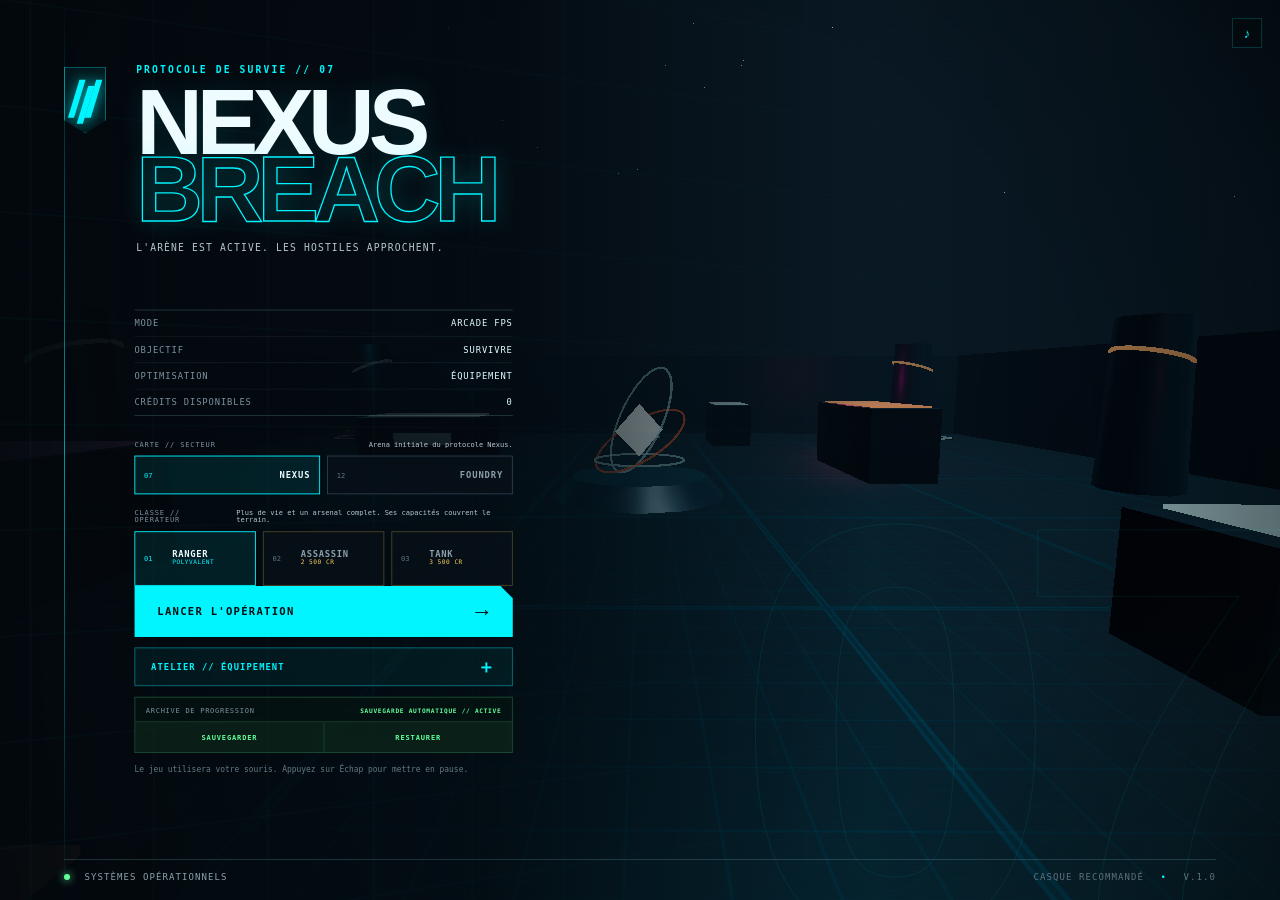
==== commit 8917d1af: "Tank jouable, rebalance Assassin et trois nouvelles armes Nouvelle classe TANK, debloable a 3 500 CR" ====
--- a/wwwroot/index.html
+++ b/wwwroot/index.html
@@ -7,7 +7,7 @@
   <meta name="description" content="Nexus Breach — un FPS de survie contre des vagues de monstres.">
   <title>Nexus Breach</title>
   <link rel="icon" href="/favicon.svg" type="image/svg+xml">
-  <link rel="stylesheet" href="style.css?v=14">
+  <link rel="stylesheet" href="style.css?v=15">
 </head>
 <body>
   <div id="game-shell">
@@ -135,6 +135,9 @@
             </button>
             <button class="class-button locked" data-class-id="assassin" type="button">
               <span>02</span><strong>ASSASSIN</strong><small id="assassin-class-status">2 500 CR</small>
+            </button>
+            <button class="class-button locked" data-class-id="tank" type="button">
+              <span>03</span><strong>TANK</strong><small id="tank-class-status">3 500 CR</small>
             </button>
           </div>
         </div>
@@ -376,6 +379,6 @@
   })();
   </script>
 
-  <script type="module" src="game.js?v=26"></script>
+  <script type="module" src="game.js?v=27"></script>
 </body>
 </html>
--- a/wwwroot/style.css
+++ b/wwwroot/style.css
@@ -136,6 +136,7 @@
   background:
     linear-gradient(90deg, rgba(3, 8, 13, 0.98) 0%, rgba(3, 8, 13, 0.82) 38%, rgba(3, 8, 13, 0.15) 68%, rgba(3, 8, 13, 0.46) 100%),
     linear-gradient(0deg, rgba(0, 245, 255, 0.04), transparent 35%);
+  overflow-y: auto;
 }
 
 .menu-grid {
@@ -283,7 +284,7 @@
 .class-selector-heading { display: flex; align-items: center; justify-content: space-between; gap: 12px; margin-bottom: 8px; }
 .class-selector-heading span { color: var(--muted); font-family: var(--font-mono); font-size: 8px; letter-spacing: 0.12em; }
 .class-selector-heading strong { color: #b5c6cd; font-family: var(--font-mono); font-size: 8px; font-weight: 400; }
-.class-buttons { display: grid; grid-template-columns: 1fr 1fr; gap: 8px; }
+.class-buttons { display: grid; grid-template-columns: repeat(3, minmax(0, 1fr)); gap: 8px; }
 .class-button { display: grid; min-height: 62px; grid-template-columns: 24px 1fr; grid-template-rows: 1fr 1fr; column-gap: 8px; padding: 9px 10px; border: 1px solid #2a4053; background: rgba(8, 16, 24, 0.75); color: #8ba0aa; cursor: pointer; font-family: var(--font-mono); text-align: left; transition: border-color 150ms ease, background 150ms ease, color 150ms ease, opacity 150ms ease; }
 .class-button span { grid-row: 1 / 3; align-self: center; color: #5f7884; font-size: 8px; }
 .class-button strong { align-self: end; font-size: 10px; letter-spacing: 0.08em; }
@@ -767,7 +768,7 @@
   gap: 12px;
 }
 
-.shop-items.shop-classes { grid-template-columns: repeat(2, minmax(0, 1fr)); }
+.shop-items.shop-classes { grid-template-columns: repeat(3, minmax(0, 1fr)); }
 
 .shop-item {
   --shop-color: var(--cyan);
@@ -1134,6 +1135,7 @@
   #menu-screen { padding: 28px 22px; }
   .menu-content h1 { font-size: 58px; }
   .menu-content { width: 100%; padding-bottom: 28px; scale: 1; }
+  .class-buttons { grid-template-columns: 1fr; }
   .tagline { font-size: 9px; }
   .briefing { margin-top: 38px; }
   .hud-top { padding: 14px; }
@@ -1311,6 +1313,12 @@
   display: grid;
 }
 
+/* Le Tank n'a pas de capacité active : masquer le bouton CAP plutôt que
+   d'afficher une cible qui ne répond à rien. */
+.touche-sans-capacite .touch-button-ability {
+  display: none;
+}
+
 .touch-button-pause {
   position: absolute;
   top: max(14px, env(safe-area-inset-top));
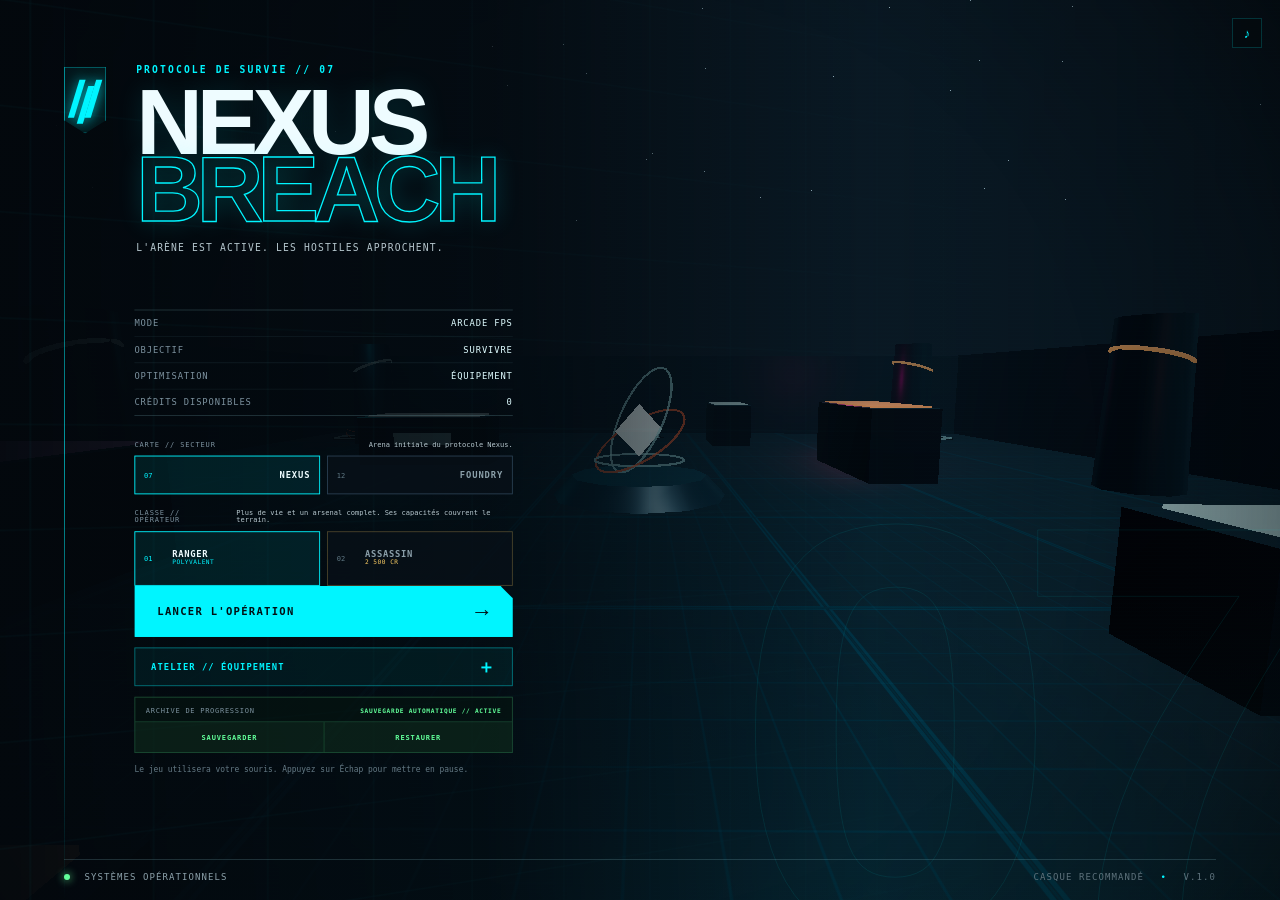
==== commit f1e52f27: "Le depot reprend les fichiers de ce poste, et rien d autre Ce commit ecrase 8917d1a "Tank jouable, r" ====
--- a/wwwroot/index.html
+++ b/wwwroot/index.html
@@ -7,7 +7,7 @@
   <meta name="description" content="Nexus Breach — un FPS de survie contre des vagues de monstres.">
   <title>Nexus Breach</title>
   <link rel="icon" href="/favicon.svg" type="image/svg+xml">
-  <link rel="stylesheet" href="style.css?v=15">
+  <link rel="stylesheet" href="style.css?v=14">
 </head>
 <body>
   <div id="game-shell">
@@ -135,9 +135,6 @@
             </button>
             <button class="class-button locked" data-class-id="assassin" type="button">
               <span>02</span><strong>ASSASSIN</strong><small id="assassin-class-status">2 500 CR</small>
-            </button>
-            <button class="class-button locked" data-class-id="tank" type="button">
-              <span>03</span><strong>TANK</strong><small id="tank-class-status">3 500 CR</small>
             </button>
           </div>
         </div>
--- a/wwwroot/style.css
+++ b/wwwroot/style.css
@@ -136,7 +136,6 @@
   background:
     linear-gradient(90deg, rgba(3, 8, 13, 0.98) 0%, rgba(3, 8, 13, 0.82) 38%, rgba(3, 8, 13, 0.15) 68%, rgba(3, 8, 13, 0.46) 100%),
     linear-gradient(0deg, rgba(0, 245, 255, 0.04), transparent 35%);
-  overflow-y: auto;
 }
 
 .menu-grid {
@@ -284,7 +283,7 @@
 .class-selector-heading { display: flex; align-items: center; justify-content: space-between; gap: 12px; margin-bottom: 8px; }
 .class-selector-heading span { color: var(--muted); font-family: var(--font-mono); font-size: 8px; letter-spacing: 0.12em; }
 .class-selector-heading strong { color: #b5c6cd; font-family: var(--font-mono); font-size: 8px; font-weight: 400; }
-.class-buttons { display: grid; grid-template-columns: repeat(3, minmax(0, 1fr)); gap: 8px; }
+.class-buttons { display: grid; grid-template-columns: 1fr 1fr; gap: 8px; }
 .class-button { display: grid; min-height: 62px; grid-template-columns: 24px 1fr; grid-template-rows: 1fr 1fr; column-gap: 8px; padding: 9px 10px; border: 1px solid #2a4053; background: rgba(8, 16, 24, 0.75); color: #8ba0aa; cursor: pointer; font-family: var(--font-mono); text-align: left; transition: border-color 150ms ease, background 150ms ease, color 150ms ease, opacity 150ms ease; }
 .class-button span { grid-row: 1 / 3; align-self: center; color: #5f7884; font-size: 8px; }
 .class-button strong { align-self: end; font-size: 10px; letter-spacing: 0.08em; }
@@ -768,7 +767,7 @@
   gap: 12px;
 }
 
-.shop-items.shop-classes { grid-template-columns: repeat(3, minmax(0, 1fr)); }
+.shop-items.shop-classes { grid-template-columns: repeat(2, minmax(0, 1fr)); }
 
 .shop-item {
   --shop-color: var(--cyan);
@@ -1135,7 +1134,6 @@
   #menu-screen { padding: 28px 22px; }
   .menu-content h1 { font-size: 58px; }
   .menu-content { width: 100%; padding-bottom: 28px; scale: 1; }
-  .class-buttons { grid-template-columns: 1fr; }
   .tagline { font-size: 9px; }
   .briefing { margin-top: 38px; }
   .hud-top { padding: 14px; }
@@ -1313,12 +1311,6 @@
   display: grid;
 }
 
-/* Le Tank n'a pas de capacité active : masquer le bouton CAP plutôt que
-   d'afficher une cible qui ne répond à rien. */
-.touche-sans-capacite .touch-button-ability {
-  display: none;
-}
-
 .touch-button-pause {
   position: absolute;
   top: max(14px, env(safe-area-inset-top));
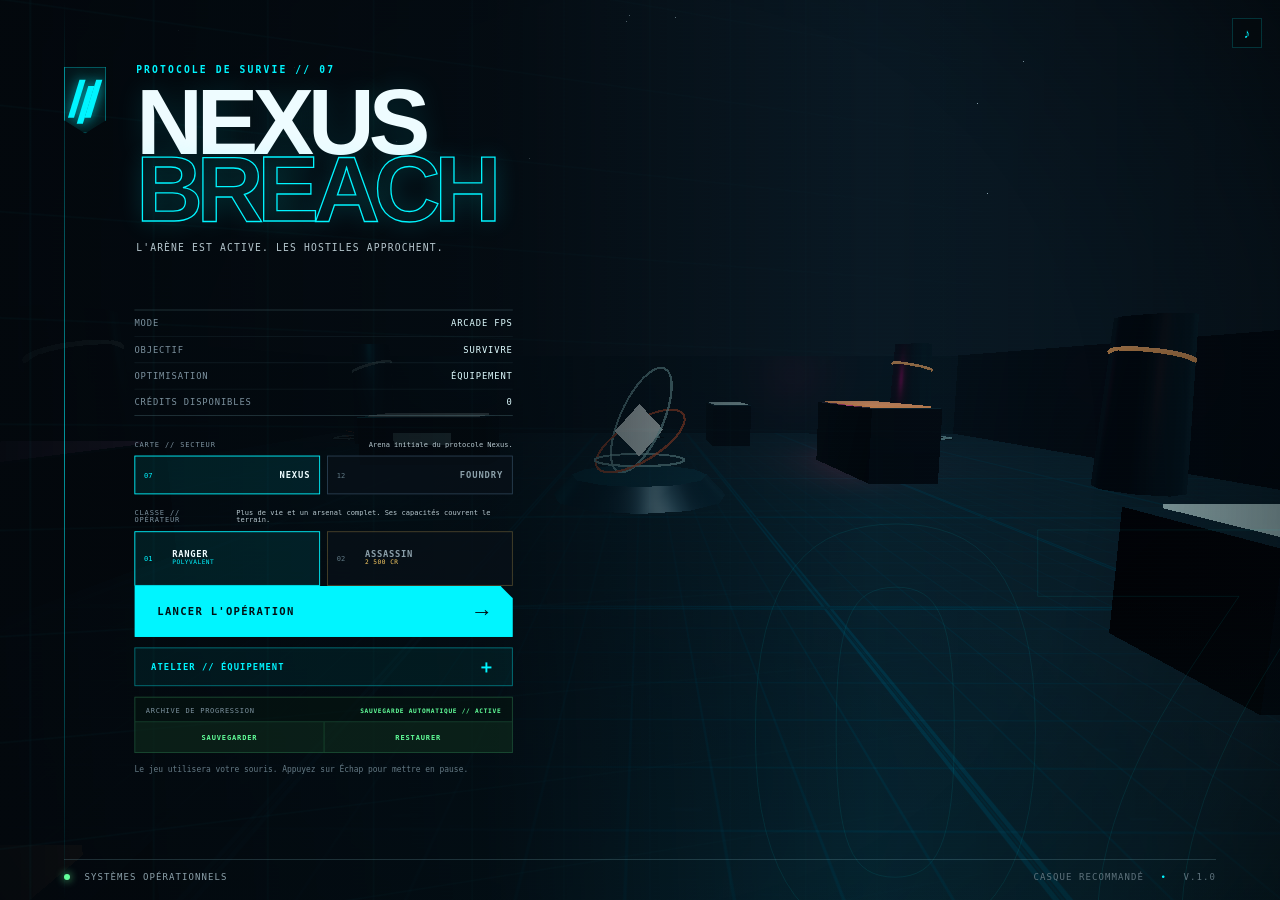
==== commit f58faa6e: "Ranger : plus aucun soin, et un vrai choix a chaque fin de vague Ce qui disparait : - Les Nénithes r" ====
--- a/wwwroot/index.html
+++ b/wwwroot/index.html
@@ -7,7 +7,7 @@
   <meta name="description" content="Nexus Breach — un FPS de survie contre des vagues de monstres.">
   <title>Nexus Breach</title>
   <link rel="icon" href="/favicon.svg" type="image/svg+xml">
-  <link rel="stylesheet" href="style.css?v=14">
+  <link rel="stylesheet" href="style.css?v=15">
 </head>
 <body>
   <div id="game-shell">
@@ -183,20 +183,20 @@
 
     <section id="upgrade-screen" class="screen upgrade-screen" aria-label="Amélioration de l'équipement">
       <div class="upgrade-heading">
-        <p class="overline">ZONE SÉCURISÉE // ÉQUIPEMENT DISPONIBLE</p>
+        <p class="overline" id="upgrade-overline">ZONE SÉCURISÉE // ÉQUIPEMENT DISPONIBLE</p>
         <div class="upgrade-title-row">
           <div>
             <span>VAGUE <strong id="completed-wave">01</strong> NETTOYÉE</span>
-            <h2>AMÉLIOREZ VOTRE <em>ÉQUIPEMENT</em></h2>
+            <h2 id="upgrade-title">AMÉLIOREZ VOTRE <em>ÉQUIPEMENT</em></h2>
           </div>
           <div class="upgrade-count">
-            <span>MODULE</span>
-            <strong>01 / 01</strong>
+            <span id="upgrade-count-label">MODULE</span>
+            <strong id="upgrade-count">01 / 01</strong>
           </div>
         </div>
       </div>
       <div id="upgrade-options" class="upgrade-options"></div>
-      <p class="upgrade-footer">CHOISISSEZ UN MODULE POUR POURSUIVRE L'OPÉRATION</p>
+      <p class="upgrade-footer" id="upgrade-footer">CHOISISSEZ UN MODULE POUR POURSUIVRE L'OPÉRATION</p>
     </section>
 
     <section id="shop-screen" class="screen shop-screen" aria-label="Atelier d'équipement">
@@ -376,6 +376,6 @@
   })();
   </script>
 
-  <script type="module" src="game.js?v=27"></script>
+  <script type="module" src="game.js?v=28"></script>
 </body>
 </html>
--- a/wwwroot/style.css
+++ b/wwwroot/style.css
@@ -654,6 +654,15 @@
 .level-pips i.active { background: var(--card-color); box-shadow: 0 0 6px var(--card-color); }
 .card-footer span { color: var(--card-color); font-family: var(--font-mono); font-size: 9px; letter-spacing: 0.08em; }
 .upgrade-footer { margin: 22px 0 0; color: #5f747e; font-family: var(--font-mono); font-size: 9px; letter-spacing: 0.14em; }
+
+/* Ecran binaire du Ranger : deux cartes au lieu de trois, donc la grille
+   passe sur deux colonnes. Les pastilles de niveau n ont pas de sens ici,
+   ce ne sont pas des modules a monter, et laissees vides elles forment un
+   rectangle vide au pied de la carte. */
+.upgrade-options:has(> .ranger-choice) { grid-template-columns: repeat(2, 1fr); }
+.ranger-choice .level-pips { display: none; }
+.ranger-choice .card-footer { justify-content: flex-end; }
+.ranger-choice .card-visual { opacity: 0.95; }
 
 .shop-screen {
   z-index: 45;
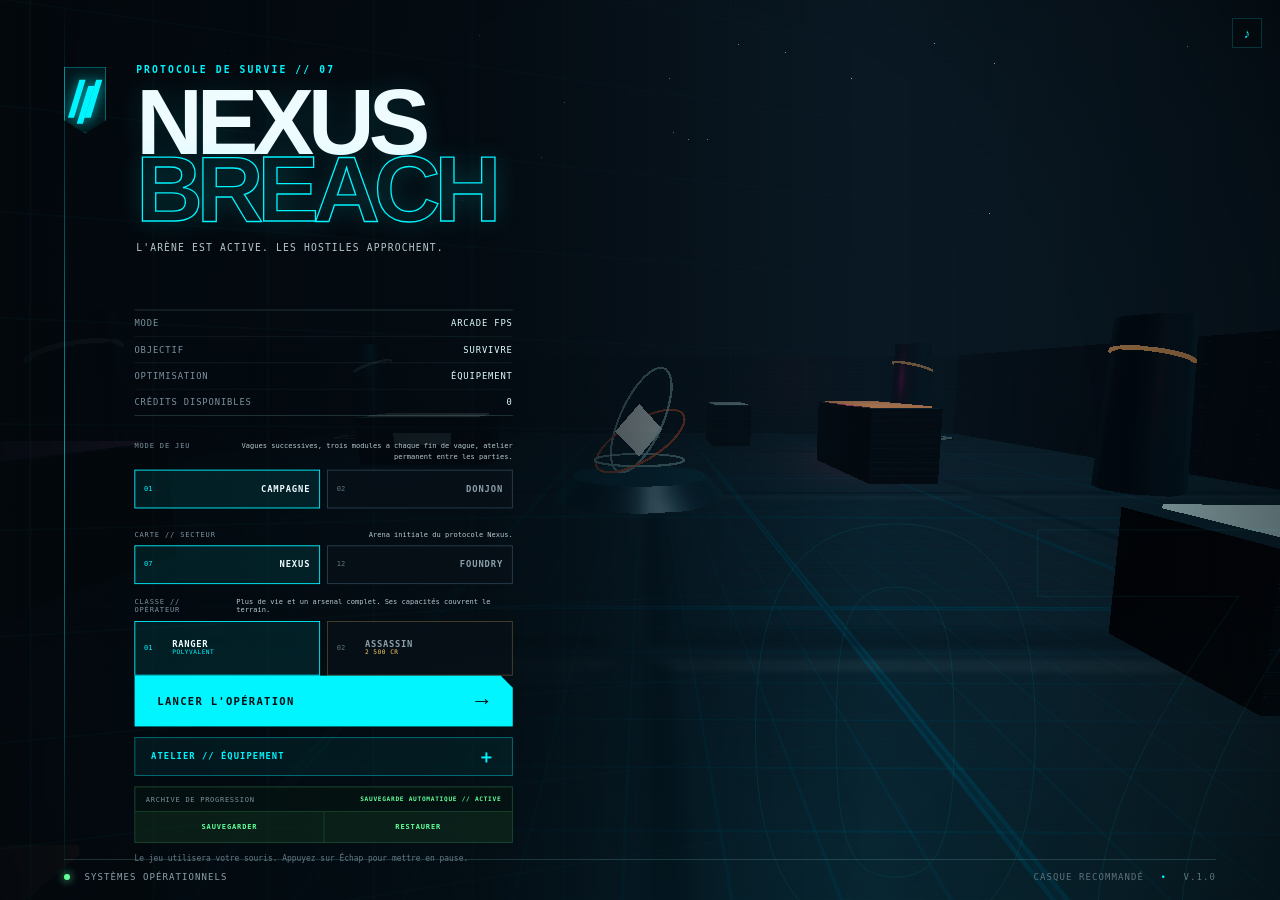
==== commit 3b29b8b7: "Ranger : plus aucun soin, et un vrai choix a chaque fin de vague Ce qui disparait : - Les Nénithes r" ====
--- a/wwwroot/index.html
+++ b/wwwroot/index.html
@@ -7,7 +7,7 @@
   <meta name="description" content="Nexus Breach — un FPS de survie contre des vagues de monstres.">
   <title>Nexus Breach</title>
   <link rel="icon" href="/favicon.svg" type="image/svg+xml">
-  <link rel="stylesheet" href="style.css?v=15">
+  <link rel="stylesheet" href="style.css?v=19">
 </head>
 <body>
   <div id="game-shell">
@@ -23,7 +23,7 @@
           <strong id="sector-value">07 // NEXUS</strong>
         </div>
         <div class="wave-readout">
-          <span class="eyebrow">VAGUE</span>
+          <span class="eyebrow" id="wave-label">VAGUE</span>
           <strong id="wave-value">01</strong>
         </div>
         <div class="threat-readout">
@@ -111,6 +111,17 @@
           <div class="briefing-line"><span>OBJECTIF</span><strong>SURVIVRE</strong></div>
           <div class="briefing-line"><span>OPTIMISATION</span><strong>ÉQUIPEMENT</strong></div>
           <div class="briefing-line"><span>CRÉDITS DISPONIBLES</span><strong id="menu-credits">0</strong></div>
+        </div>
+
+        <div class="mode-selector" aria-label="Choix du mode de jeu">
+          <div class="map-selector-heading">
+            <span>MODE DE JEU</span>
+            <strong id="mode-description">Vagues successives, modules à chaque fin de vague.</strong>
+          </div>
+          <div class="map-buttons mode-buttons">
+            <button class="map-button active" data-mode-id="campagne" type="button"><span>01</span><strong>CAMPAGNE</strong></button>
+            <button class="map-button" data-mode-id="donjon" type="button"><span>02</span><strong>DONJON</strong></button>
+          </div>
         </div>
 
         <div class="map-selector" aria-label="Choix de la carte">
@@ -232,6 +243,11 @@
           <small>ACTIVE AVEC ESPACE</small>
         </div>
         <div id="shop-abilities" class="shop-items shop-abilities"></div>
+        <div class="shop-section-heading" id="shop-ameliorations-heading">
+          <span>AMELIORATIONS DE SALLE</span>
+          <small>STATISTIQUES // VALABLES POUR CETTE DESCENTE</small>
+        </div>
+        <div id="shop-ameliorations" class="shop-items shop-ameliorations"></div>
         <div class="shop-section-heading">
           <span>MODULES D'ÉQUIPEMENT</span>
           <small>AMÉLIORATIONS PERMANENTES</small>
@@ -376,6 +392,6 @@
   })();
   </script>
 
-  <script type="module" src="game.js?v=28"></script>
+  <script type="module" src="game.js?v=33"></script>
 </body>
 </html>
--- a/wwwroot/style.css
+++ b/wwwroot/style.css
@@ -278,6 +278,39 @@
 .map-button strong { font-size: 10px; letter-spacing: 0.1em; }
 .map-button:hover, .map-button.active { border-color: var(--cyan); background: rgba(0, 245, 255, 0.09); color: var(--white); }
 .map-button.active span { color: var(--cyan); }
+
+/* Le selecteur de mode reprend la largeur et le retrait du selecteur de carte,
+   pour que les deux se lisent comme une meme colonne. Boutons et titres
+   reutilisent leurs propres classes : un mode n'est pas une carte, mais il se
+   choisit de la meme facon, et dupliquer le style n'apporterait rien. */
+.mode-selector { width: min(430px, 100%); margin: 25px 0 0 80px; }
+.mode-selector .map-selector-heading { align-items: flex-start; }
+/* Le titre tient sur une ligne. Sans cela, la description longue du donjon
+   ecrasait la colonne de gauche et le mot MODE DE JEU se cassait en trois
+   lignes, ce qui lisait comme un bug de mise en page. */
+.mode-selector .map-selector-heading span { padding-top: 1px; white-space: nowrap; flex: 0 0 auto; }
+.mode-selector .map-selector-heading strong { min-width: 0; }
+/* La description du donjon est bien plus longue que celle d une carte. Elle
+   passe sur sa propre ligne plutot que d etre comprimee dans la colonne de
+   droite, ou elle devenait illisible. */
+.mode-selector .map-selector-heading strong { text-align: right; line-height: 1.55; }
+/* Les ameliorations de salle du donjon. La jauge de niveaux remplace le
+   compteur "NIV xx" des autres cartes : c'est la seule information qui change
+   d'un achat a l'autre, et elle doit se lire d'un coup d'oeil. */
+.shop-items.shop-ameliorations { grid-template-columns: repeat(4, minmax(0, 1fr)); }
+.amelioration-niveaux { display: flex; gap: 3px; margin: 8px 0 2px; }
+.amelioration-niveaux i {
+  flex: 1 1 auto;
+  height: 4px;
+  background: #1b2a35;
+  border: 1px solid #263b49;
+}
+.amelioration-niveaux i.on {
+  background: var(--shop-color, #00eaff);
+  border-color: var(--shop-color, #00eaff);
+  box-shadow: 0 0 6px var(--shop-color, #00eaff);
+}
+.shop-item.amelioration-item p { min-height: 2.9em; }
 
 .class-selector { width: min(430px, 100%); margin: 16px 0 0 80px; }
 .class-selector-heading { display: flex; align-items: center; justify-content: space-between; gap: 12px; margin-bottom: 8px; }
@@ -1115,6 +1148,7 @@
   .menu-content h1 { font-size: clamp(58px, 17vw, 90px); }
   .briefing,
   .map-selector,
+  .mode-selector,
   .class-selector,
   .primary-button,
   .secondary-button,
@@ -1127,6 +1161,7 @@
   .hud-top { grid-template-columns: 1fr auto 1fr auto; }
   .shop-items { grid-template-columns: repeat(3, minmax(0, 1fr)); }
   .shop-items.shop-classes { grid-template-columns: repeat(2, minmax(0, 1fr)); }
+  .shop-items.shop-ameliorations { grid-template-columns: repeat(2, minmax(0, 1fr)); }
   .ammo-panel { grid-column: 2; }
   .health-panel { width: min(260px, 44vw); }
   .upgrade-options { grid-template-columns: 1fr; }
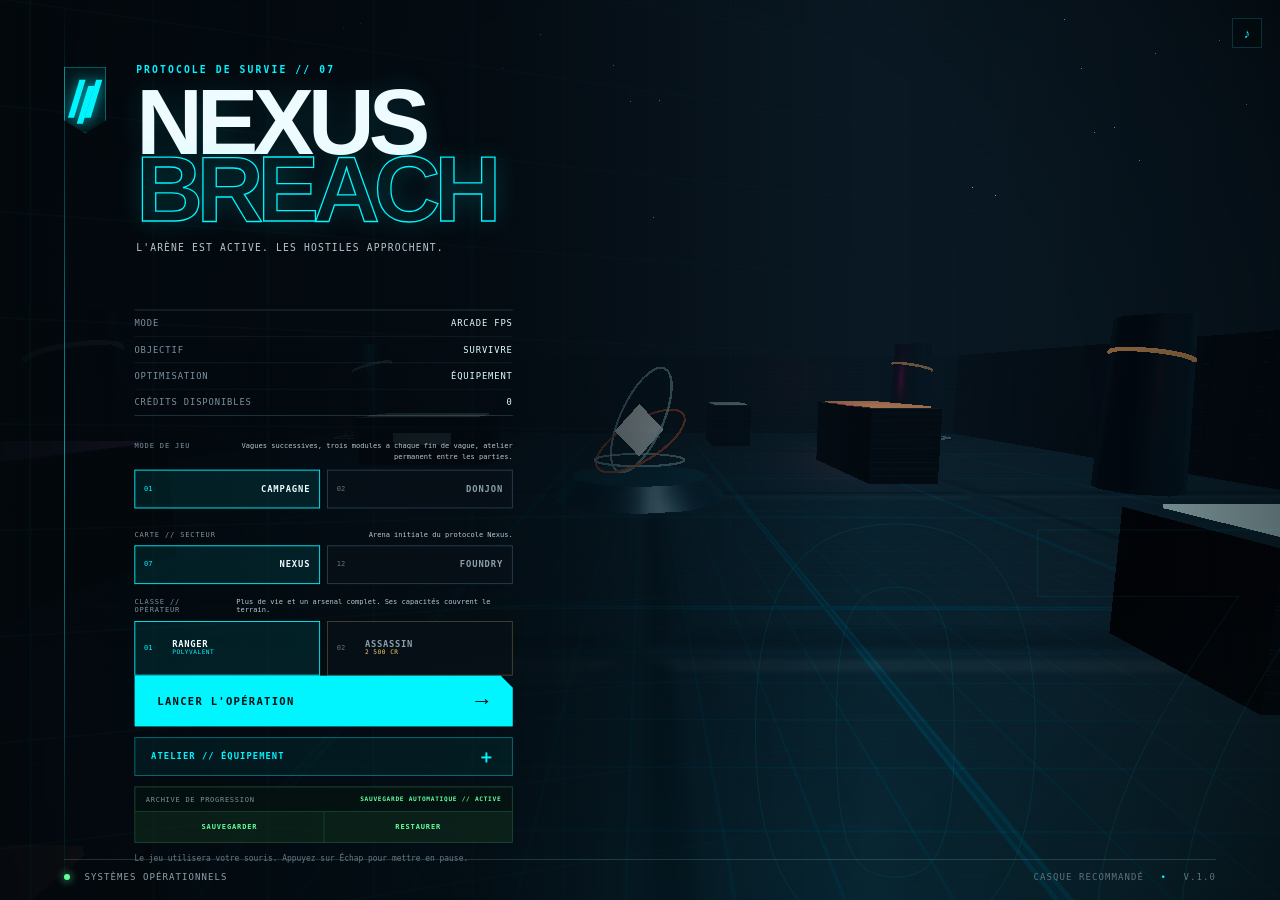
==== commit 08b50c13: "Ranger : plus aucun soin, et un vrai choix a chaque fin de vague Ce qui disparait : - Les Nénithes r" ====
--- a/wwwroot/index.html
+++ b/wwwroot/index.html
@@ -392,6 +392,6 @@
   })();
   </script>
 
-  <script type="module" src="game.js?v=33"></script>
+  <script type="module" src="game.js?v=34"></script>
 </body>
 </html>
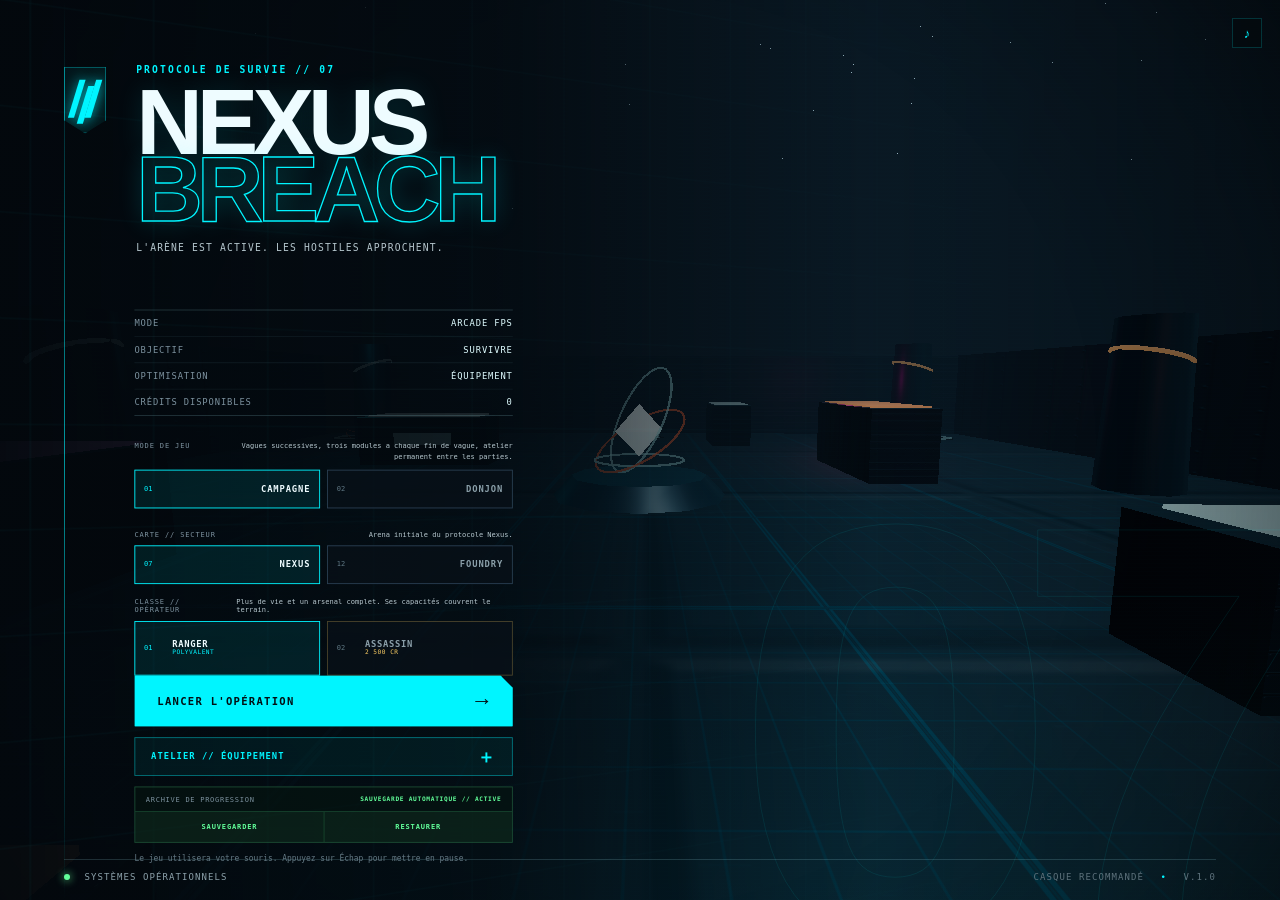
==== commit e92eaa29: "Ranger : plus aucun soin, et un vrai choix a chaque fin de vague Ce qui disparait : - Les Nénithes r" ====
--- a/wwwroot/index.html
+++ b/wwwroot/index.html
@@ -270,11 +270,8 @@
           <div><span>SCORE</span><strong id="final-score">0</strong></div>
         </div>
         <div class="reward-banner">
-          <span>RÉCOMPENSE DE MORT</span>
-          <strong id="final-reward">+0 CR</strong>
           <small id="performance-rating">PERFORMANCE // D</small>
         </div>
-        <p id="reward-breakdown" class="reward-breakdown">VAGUE // +0 // ÉLIMINATIONS // +0</p>
         <p id="best-score" class="best-score">MEILLEUR SCORE // 0</p>
         <button id="retry-button" class="primary-button danger-button" type="button"><span>NOUVELLE TENTATIVE</span><i>↻</i></button>
         <button id="gameover-shop-button" class="secondary-button shop-action-button" type="button">
@@ -392,6 +389,6 @@
   })();
   </script>
 
-  <script type="module" src="game.js?v=34"></script>
+  <script type="module" src="game.js?v=35"></script>
 </body>
 </html>
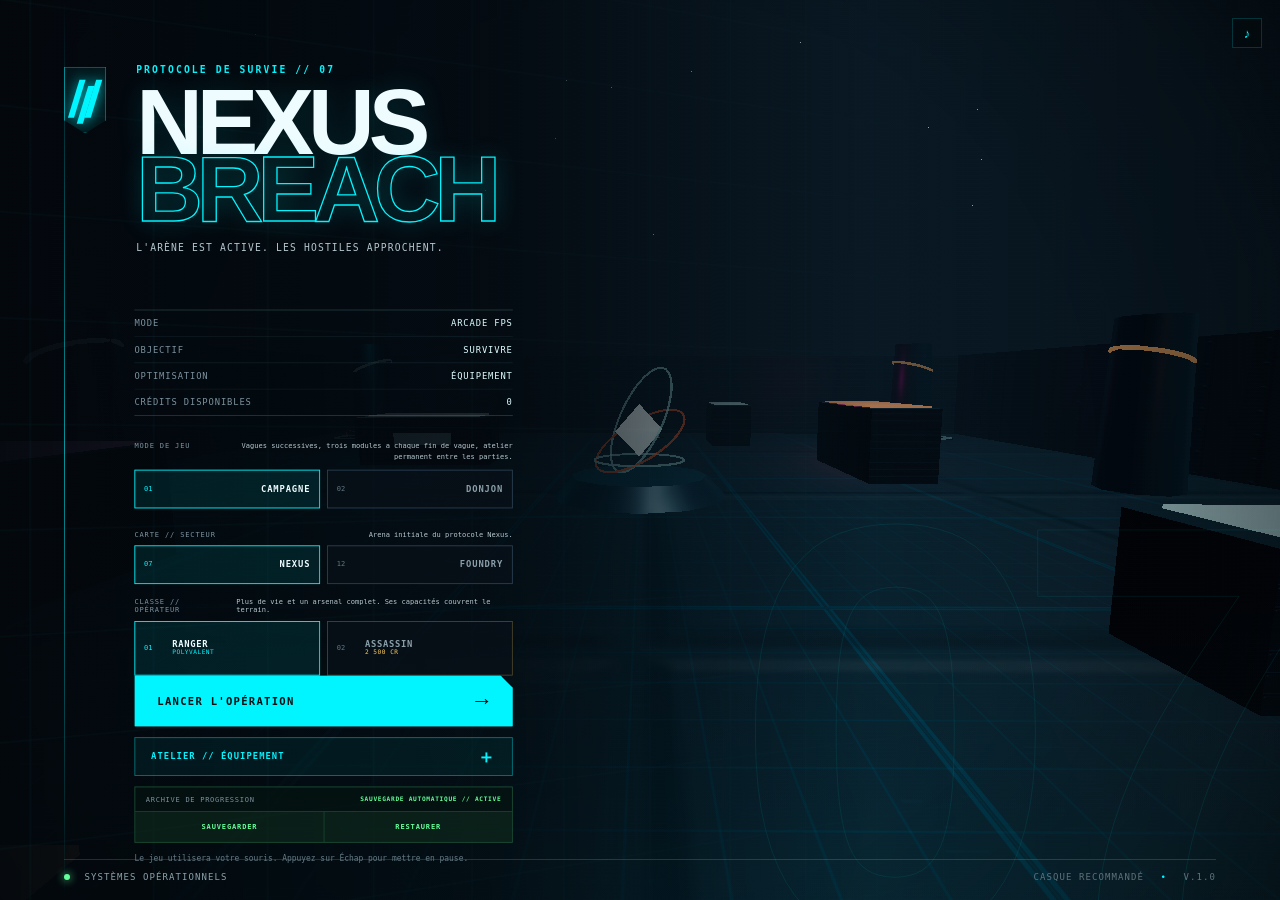
==== commit 75ad5224: "Ranger : plus aucun soin, et un vrai choix a chaque fin de vague Ce qui disparait : - Les Nénithes r" ====
--- a/wwwroot/index.html
+++ b/wwwroot/index.html
@@ -389,6 +389,6 @@
   })();
   </script>
 
-  <script type="module" src="game.js?v=35"></script>
+  <script type="module" src="game.js?v=36"></script>
 </body>
 </html>
